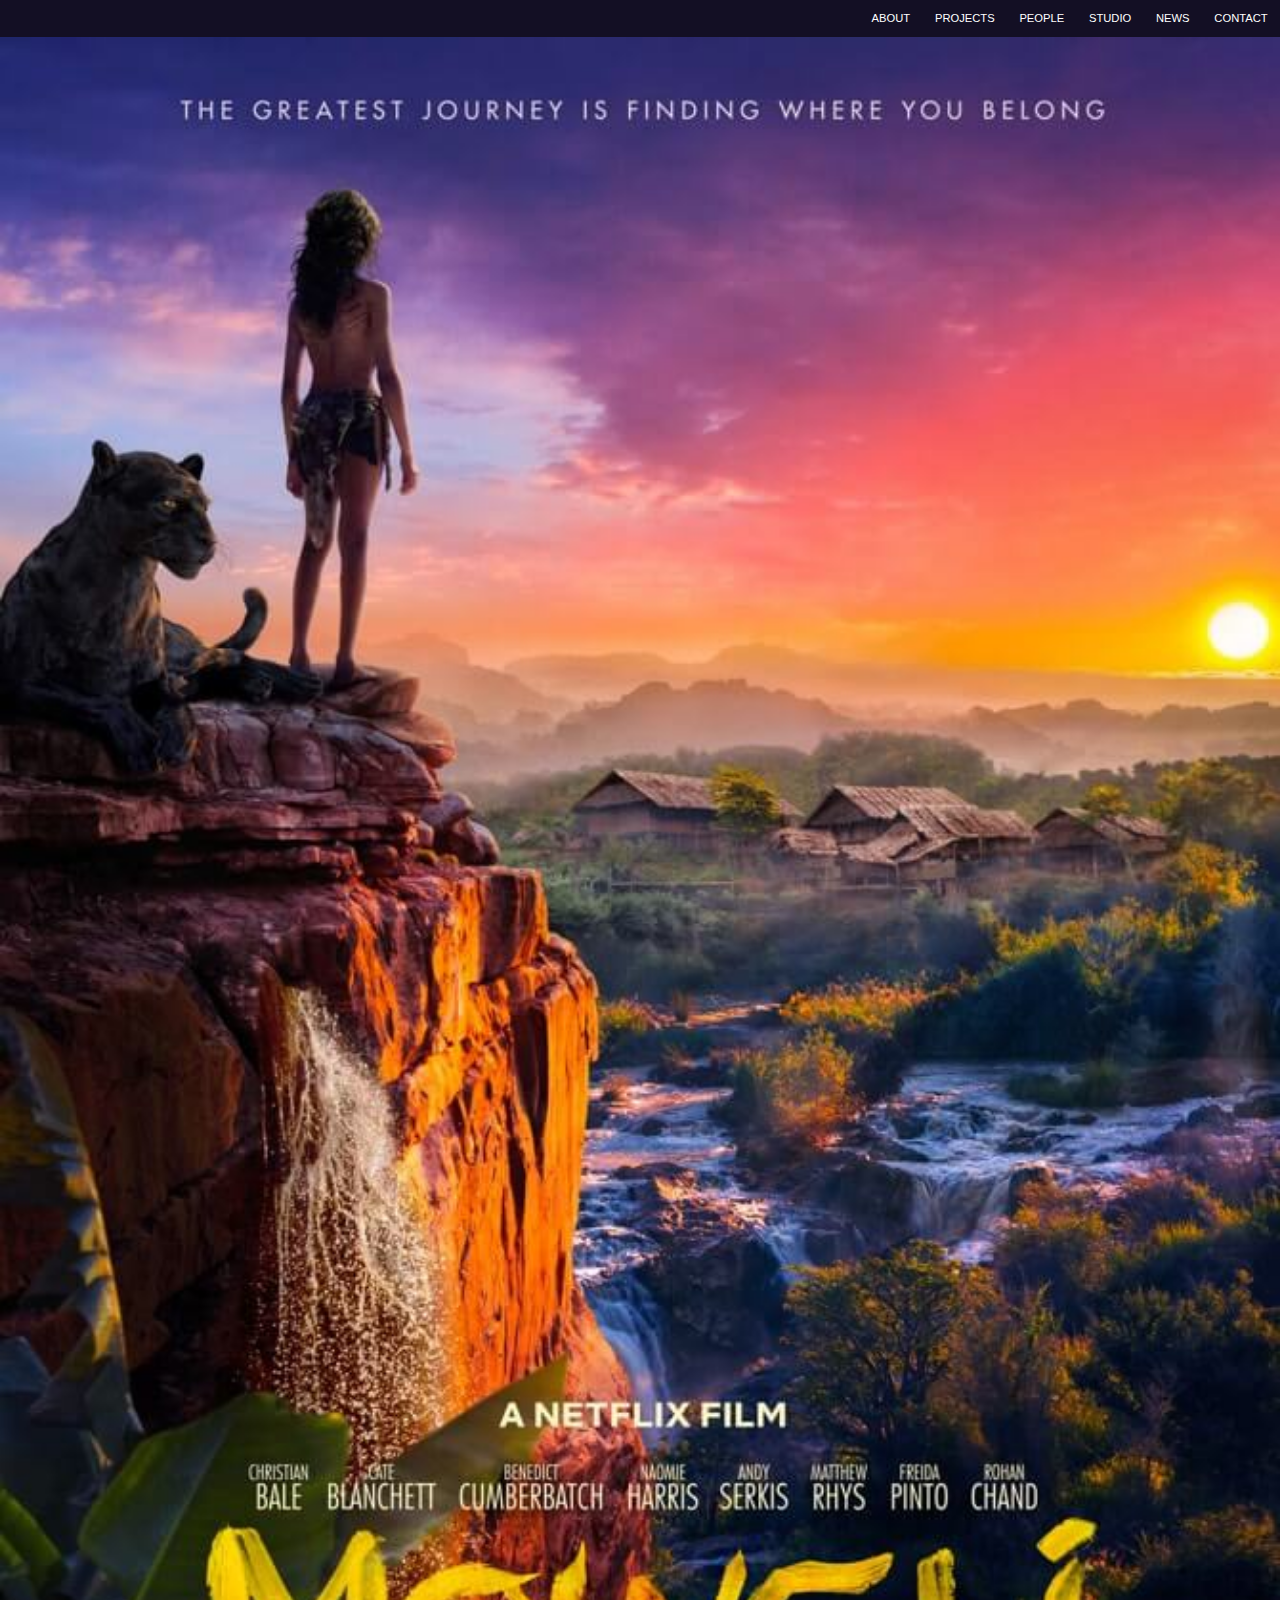
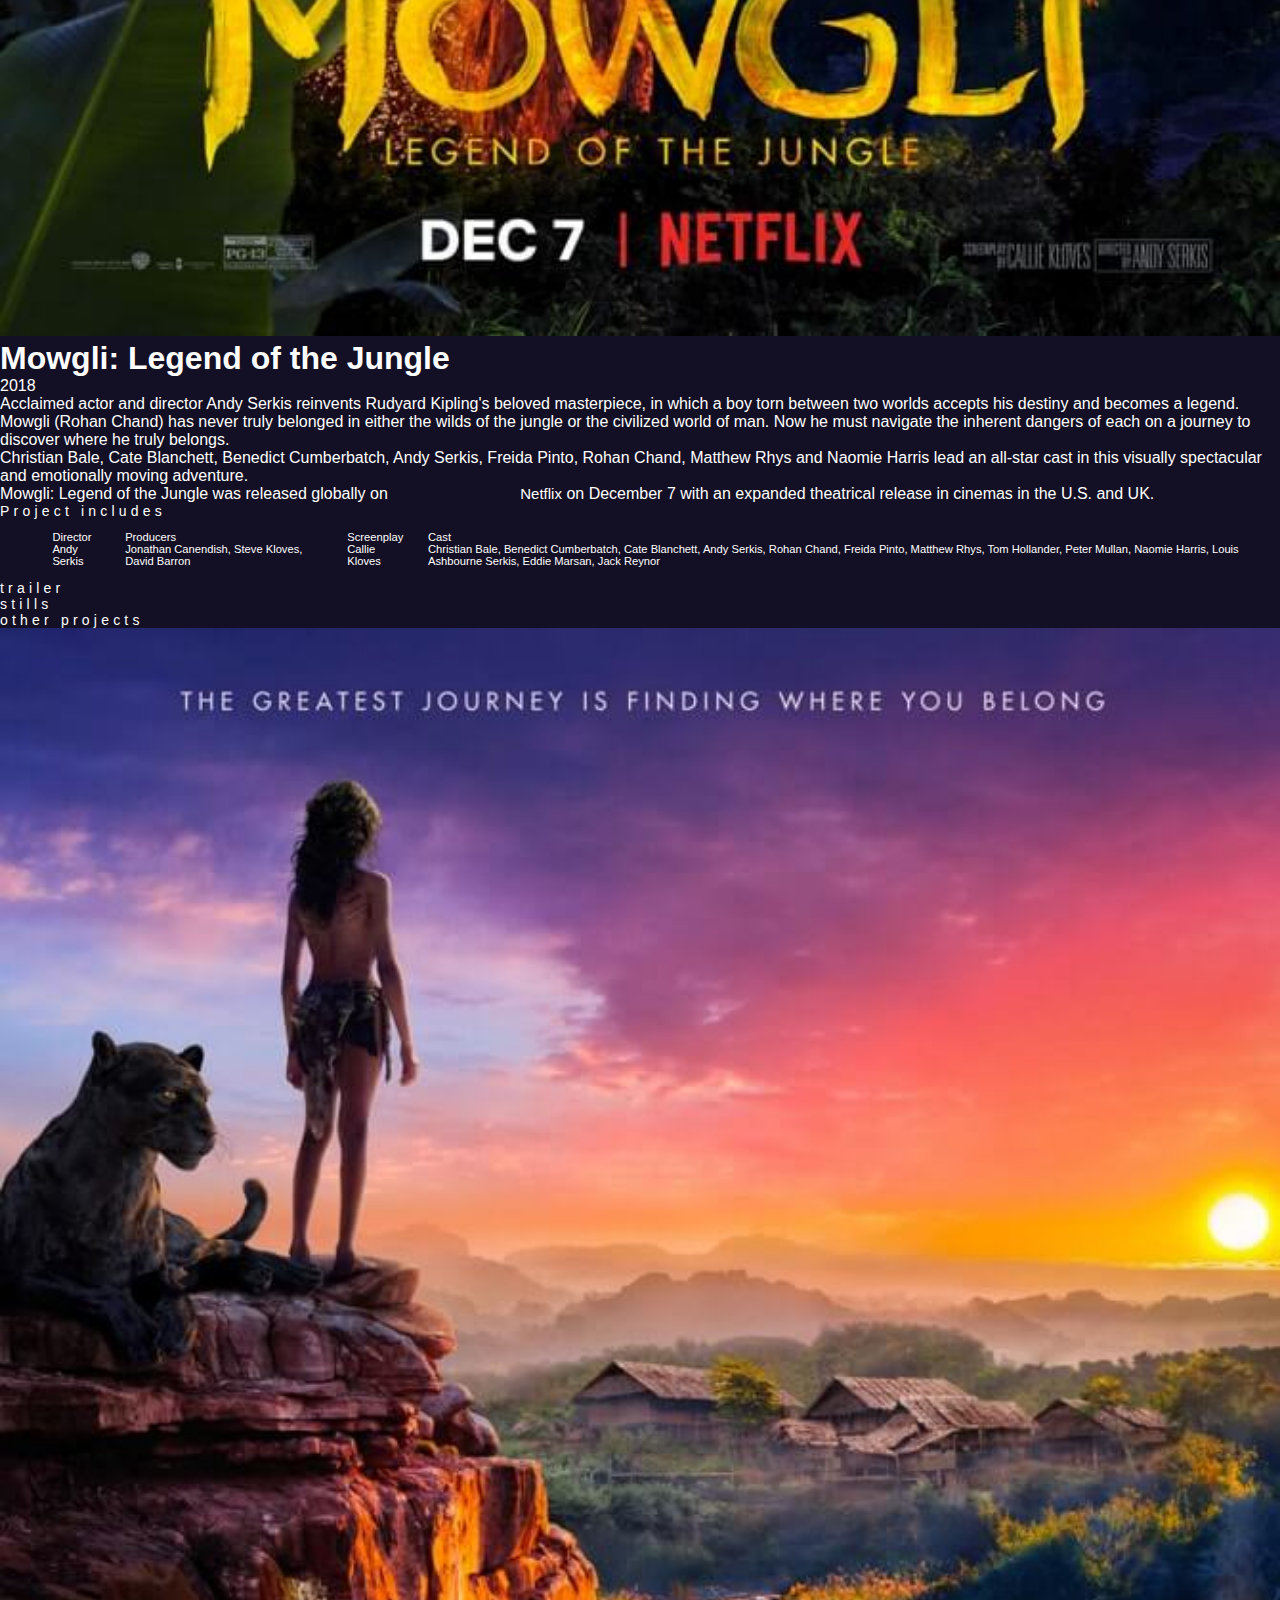
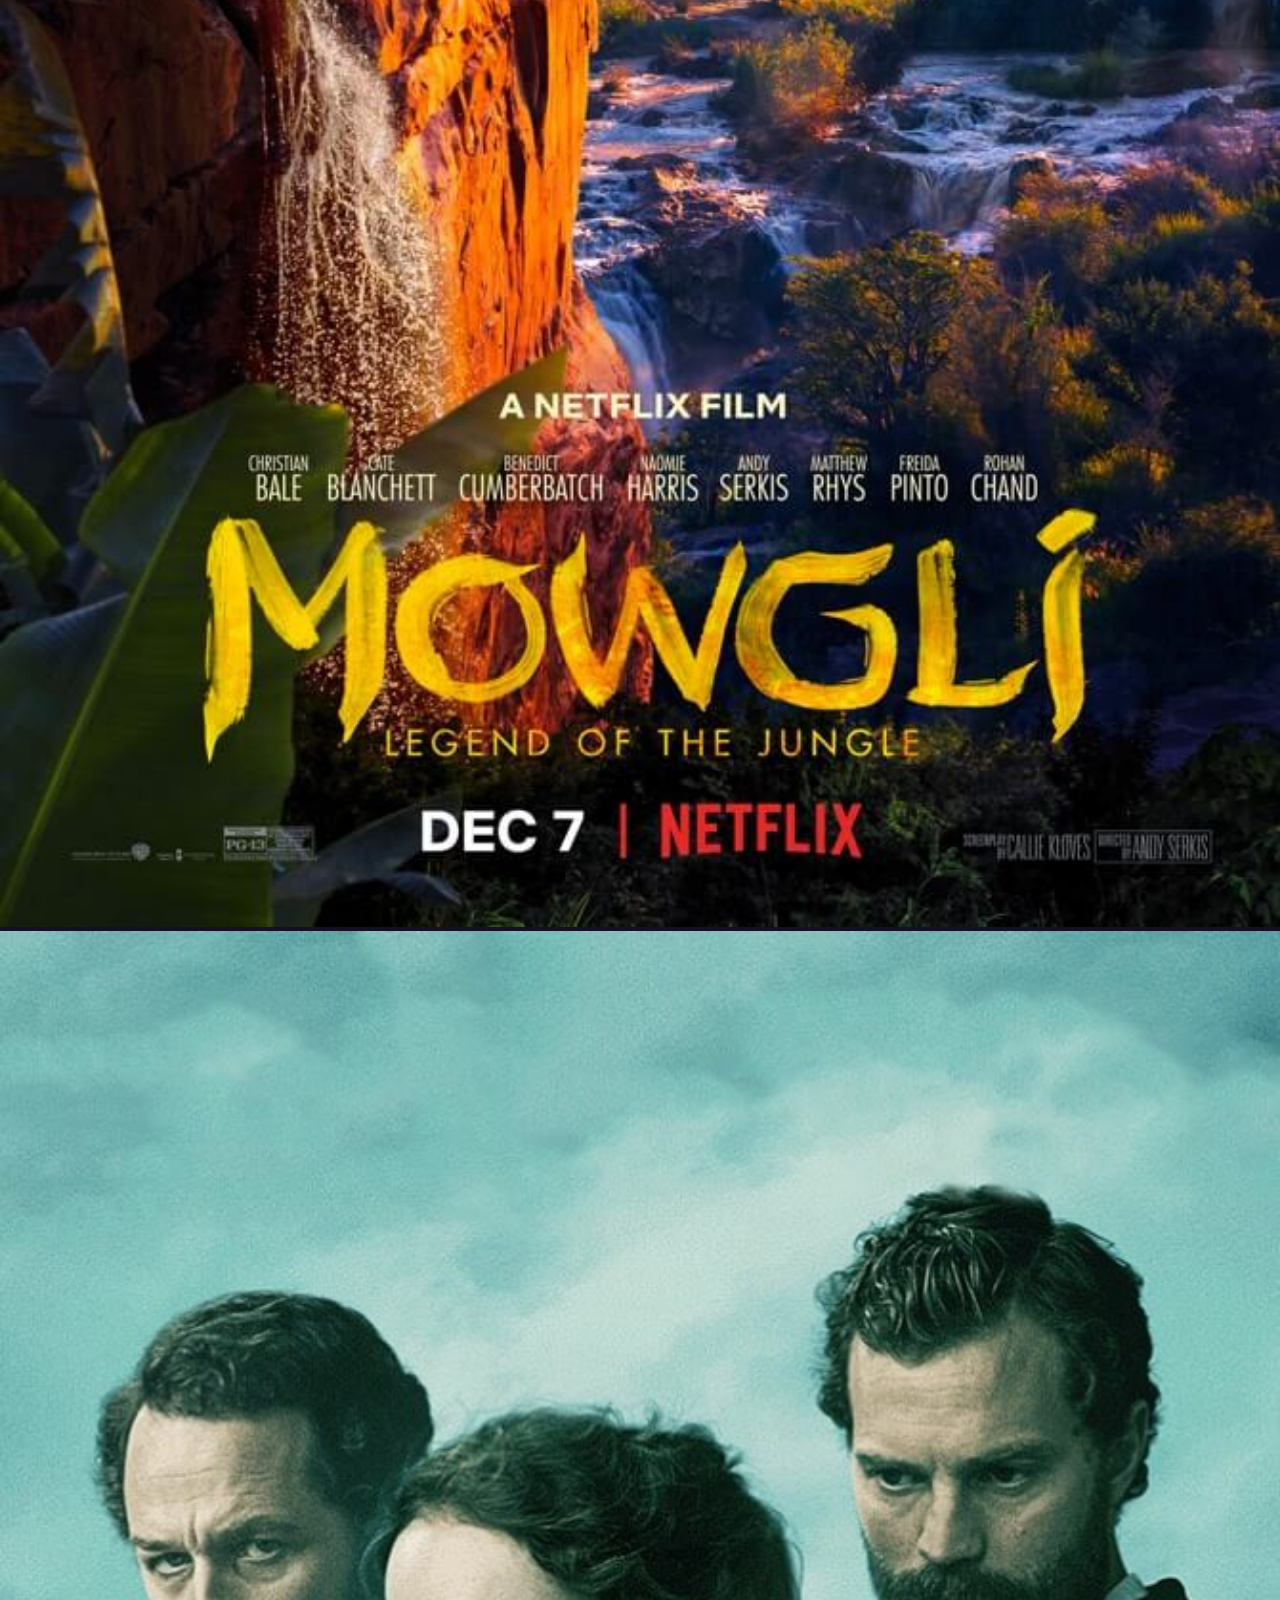
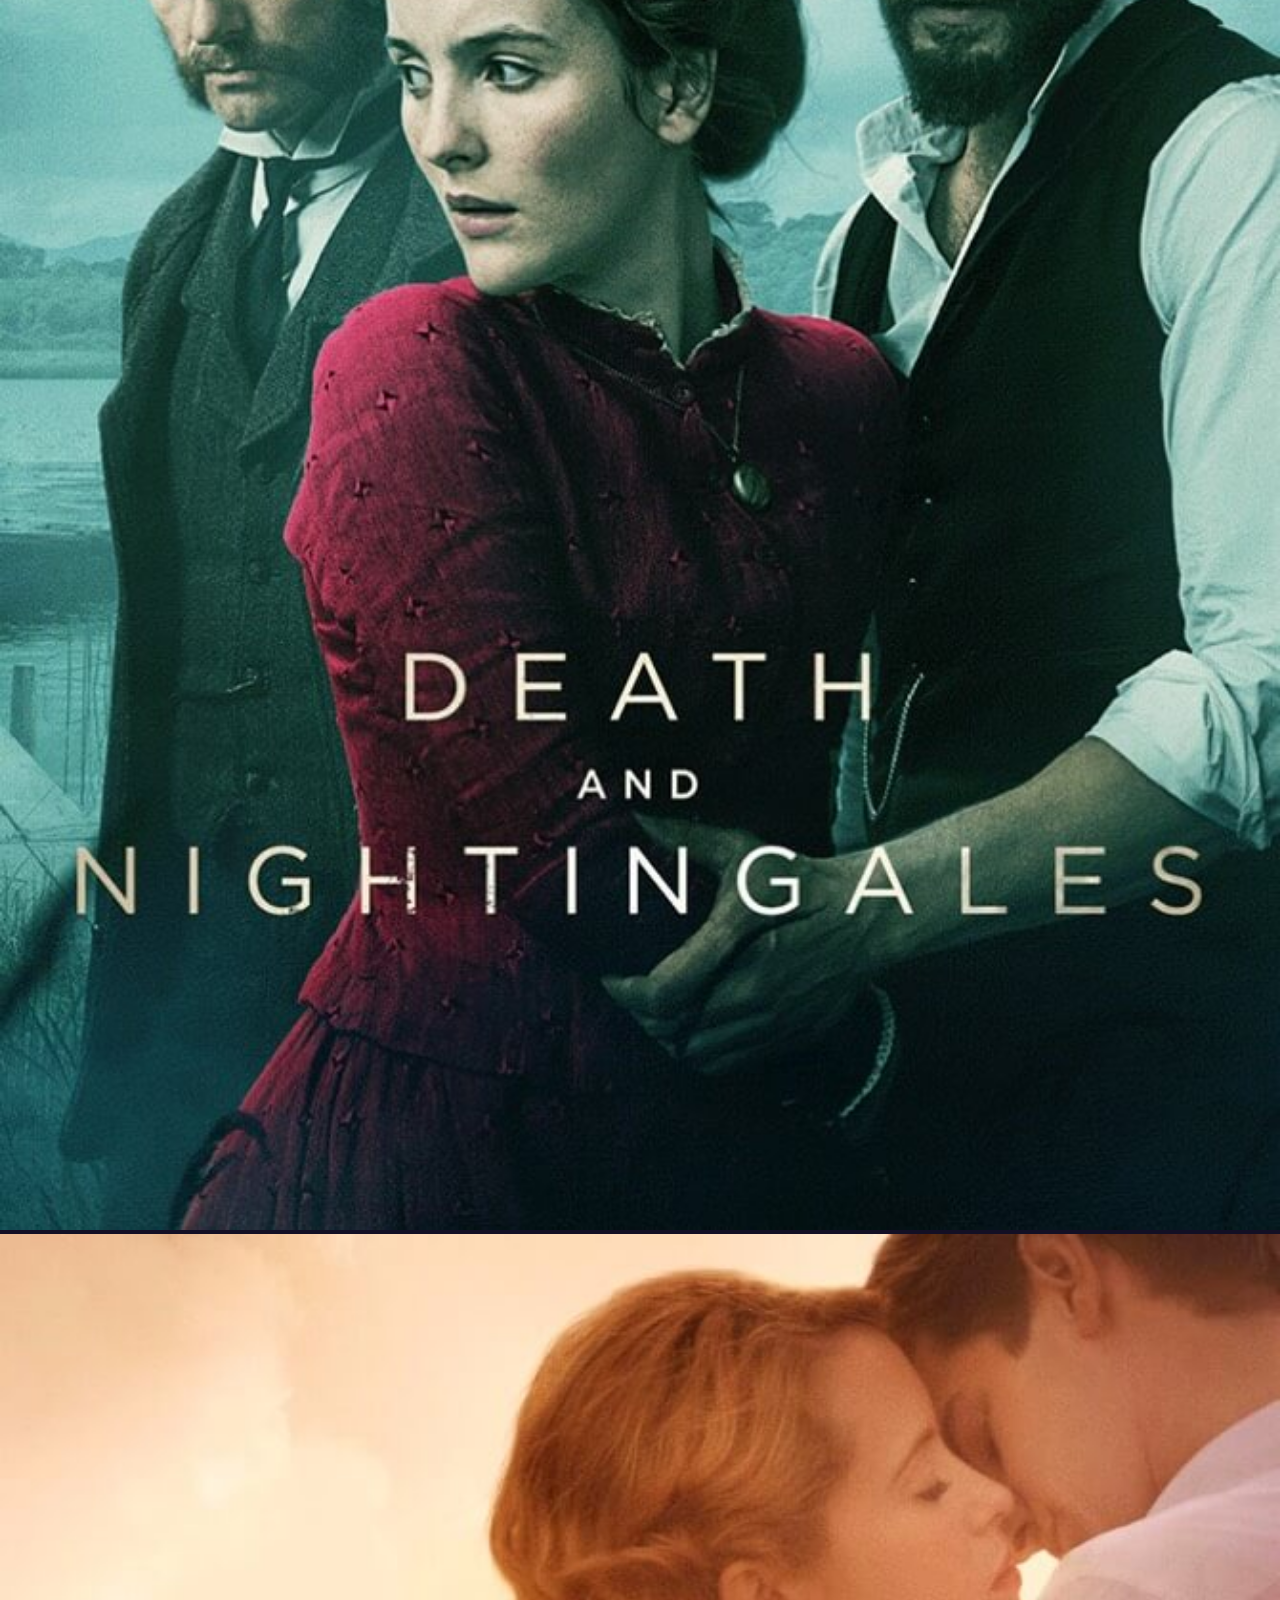
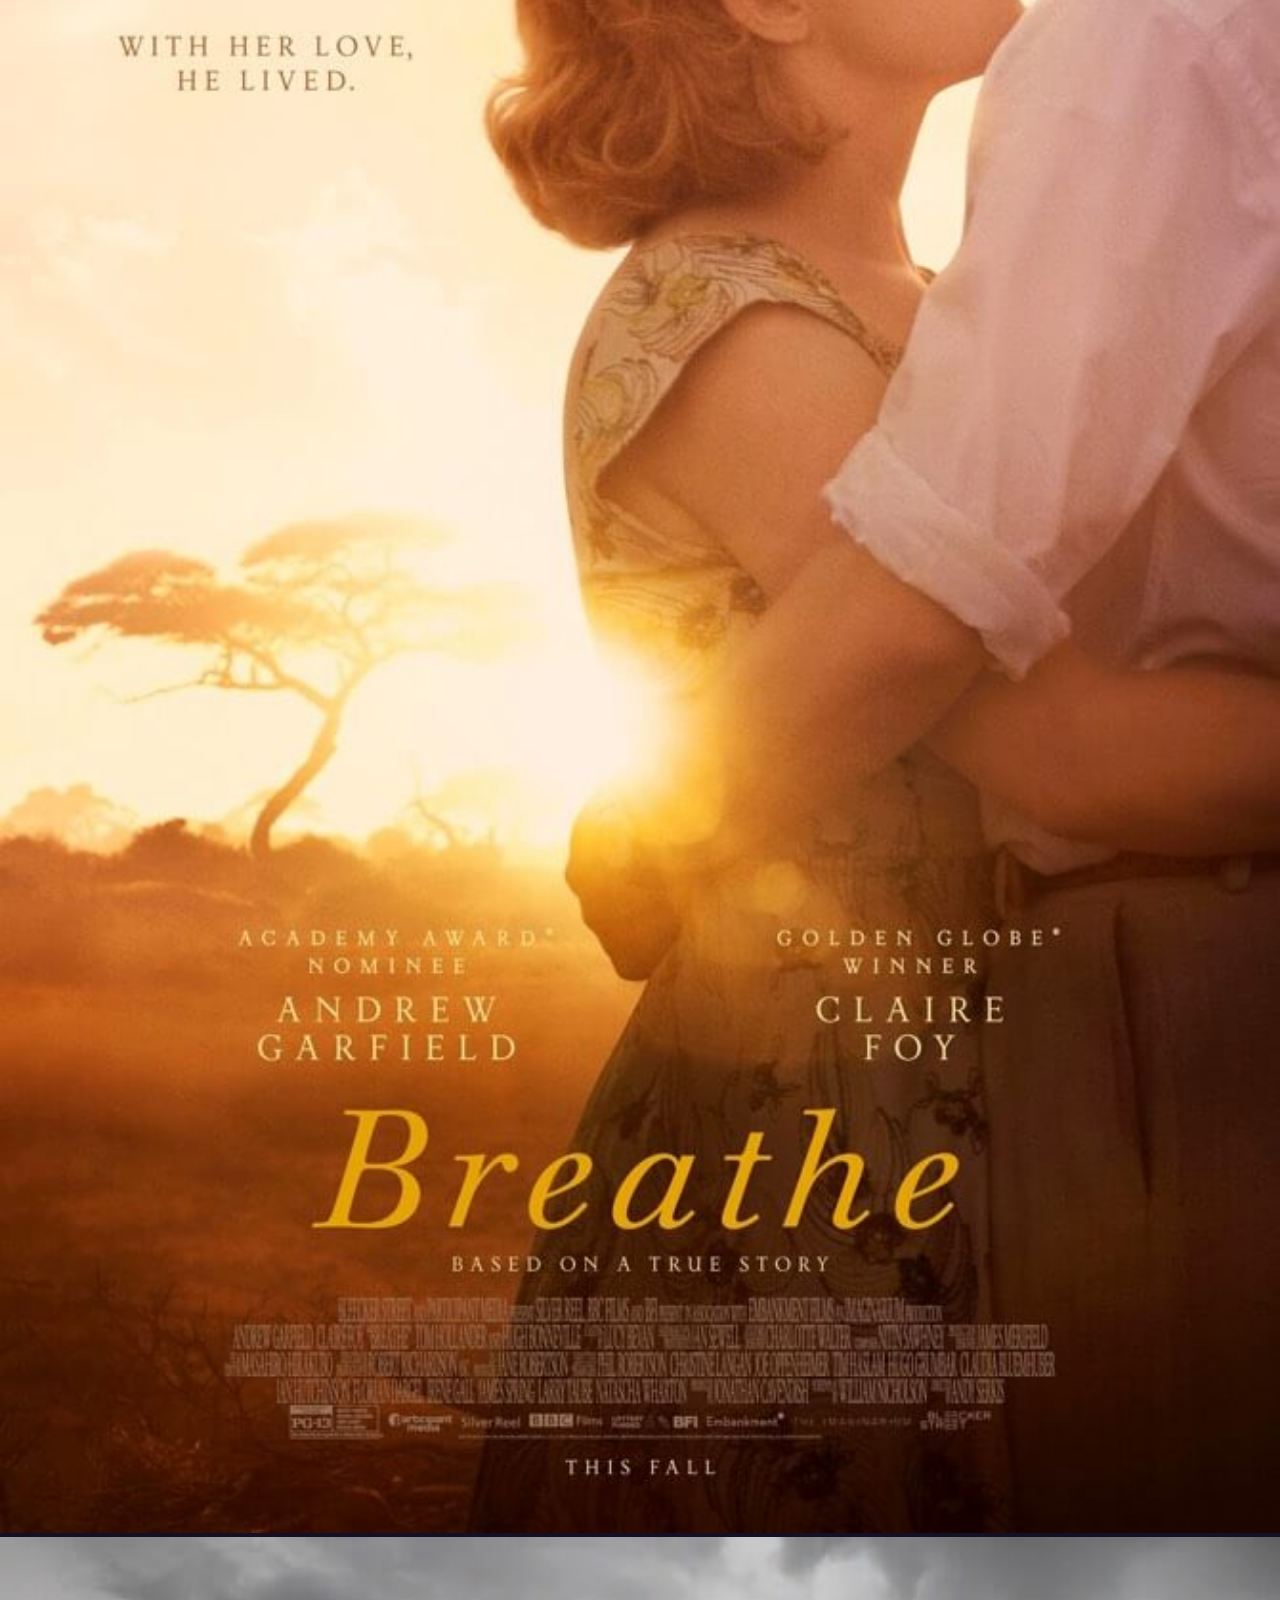
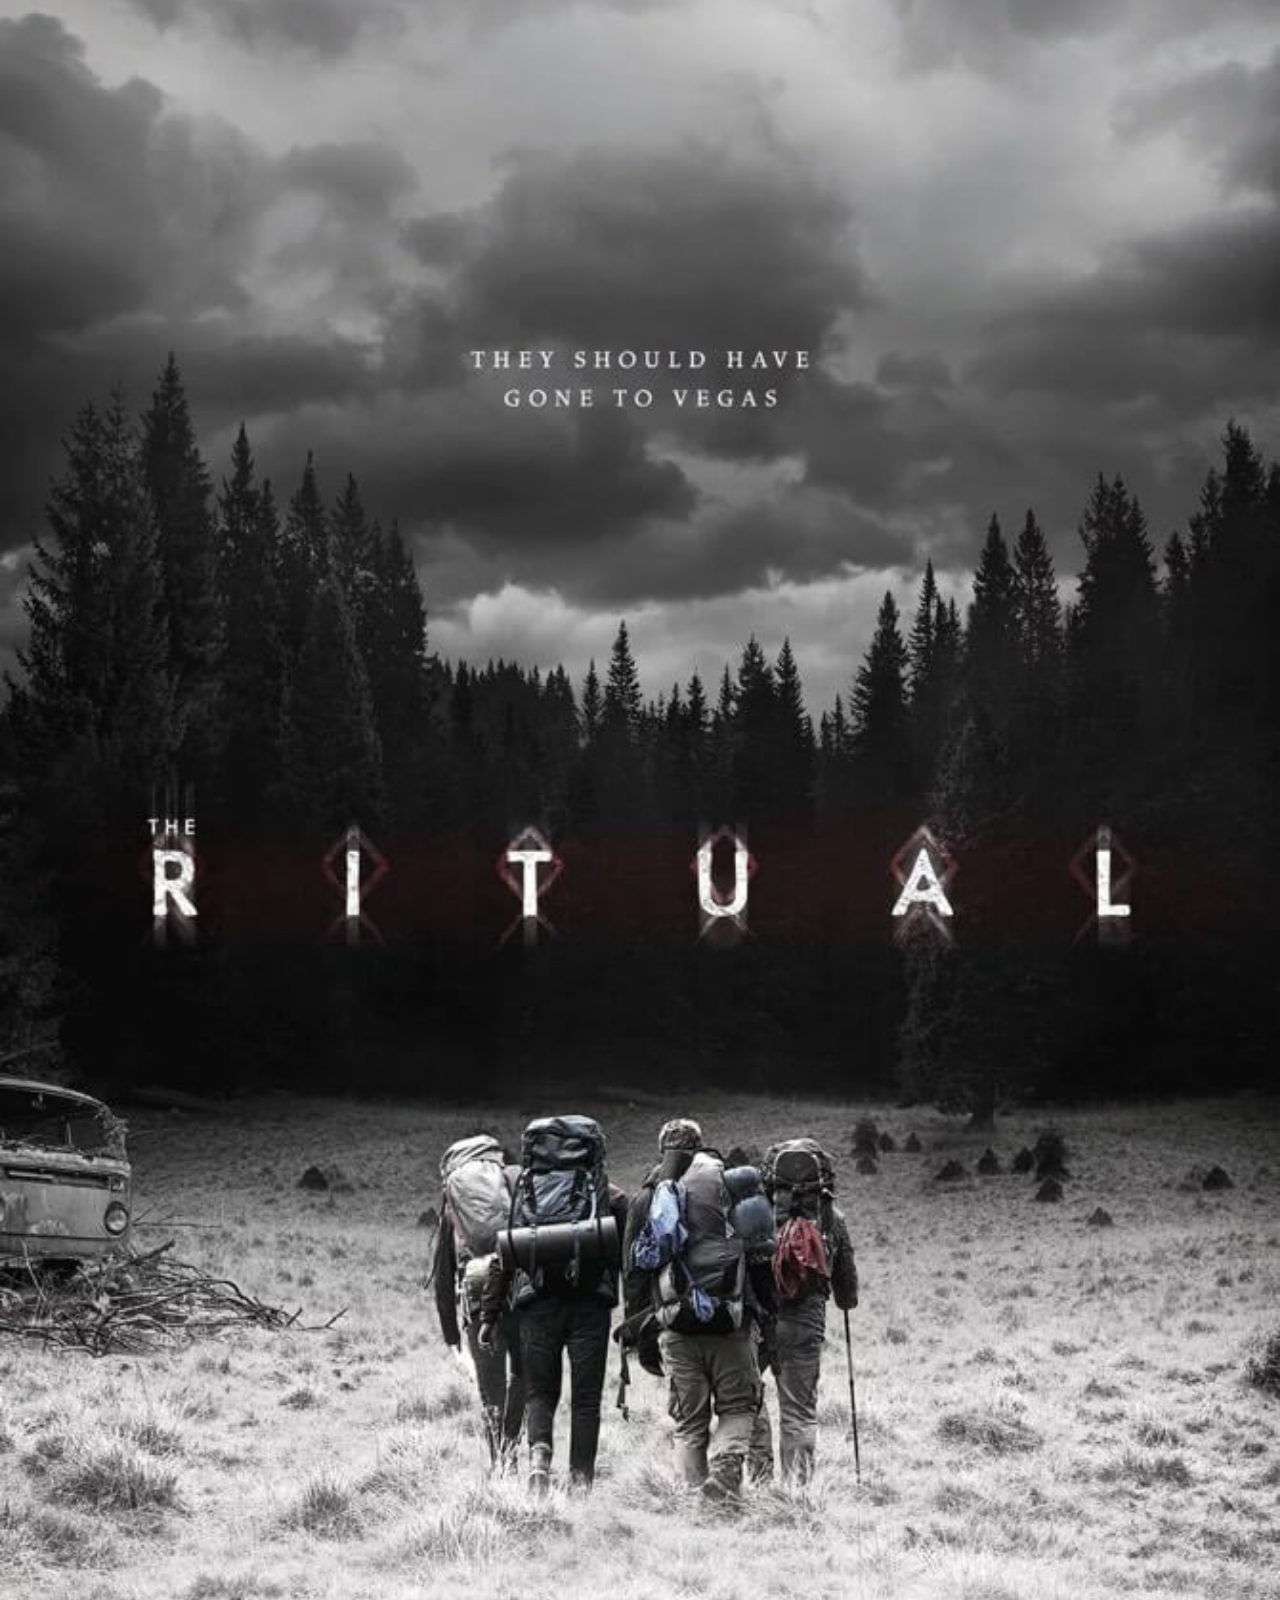
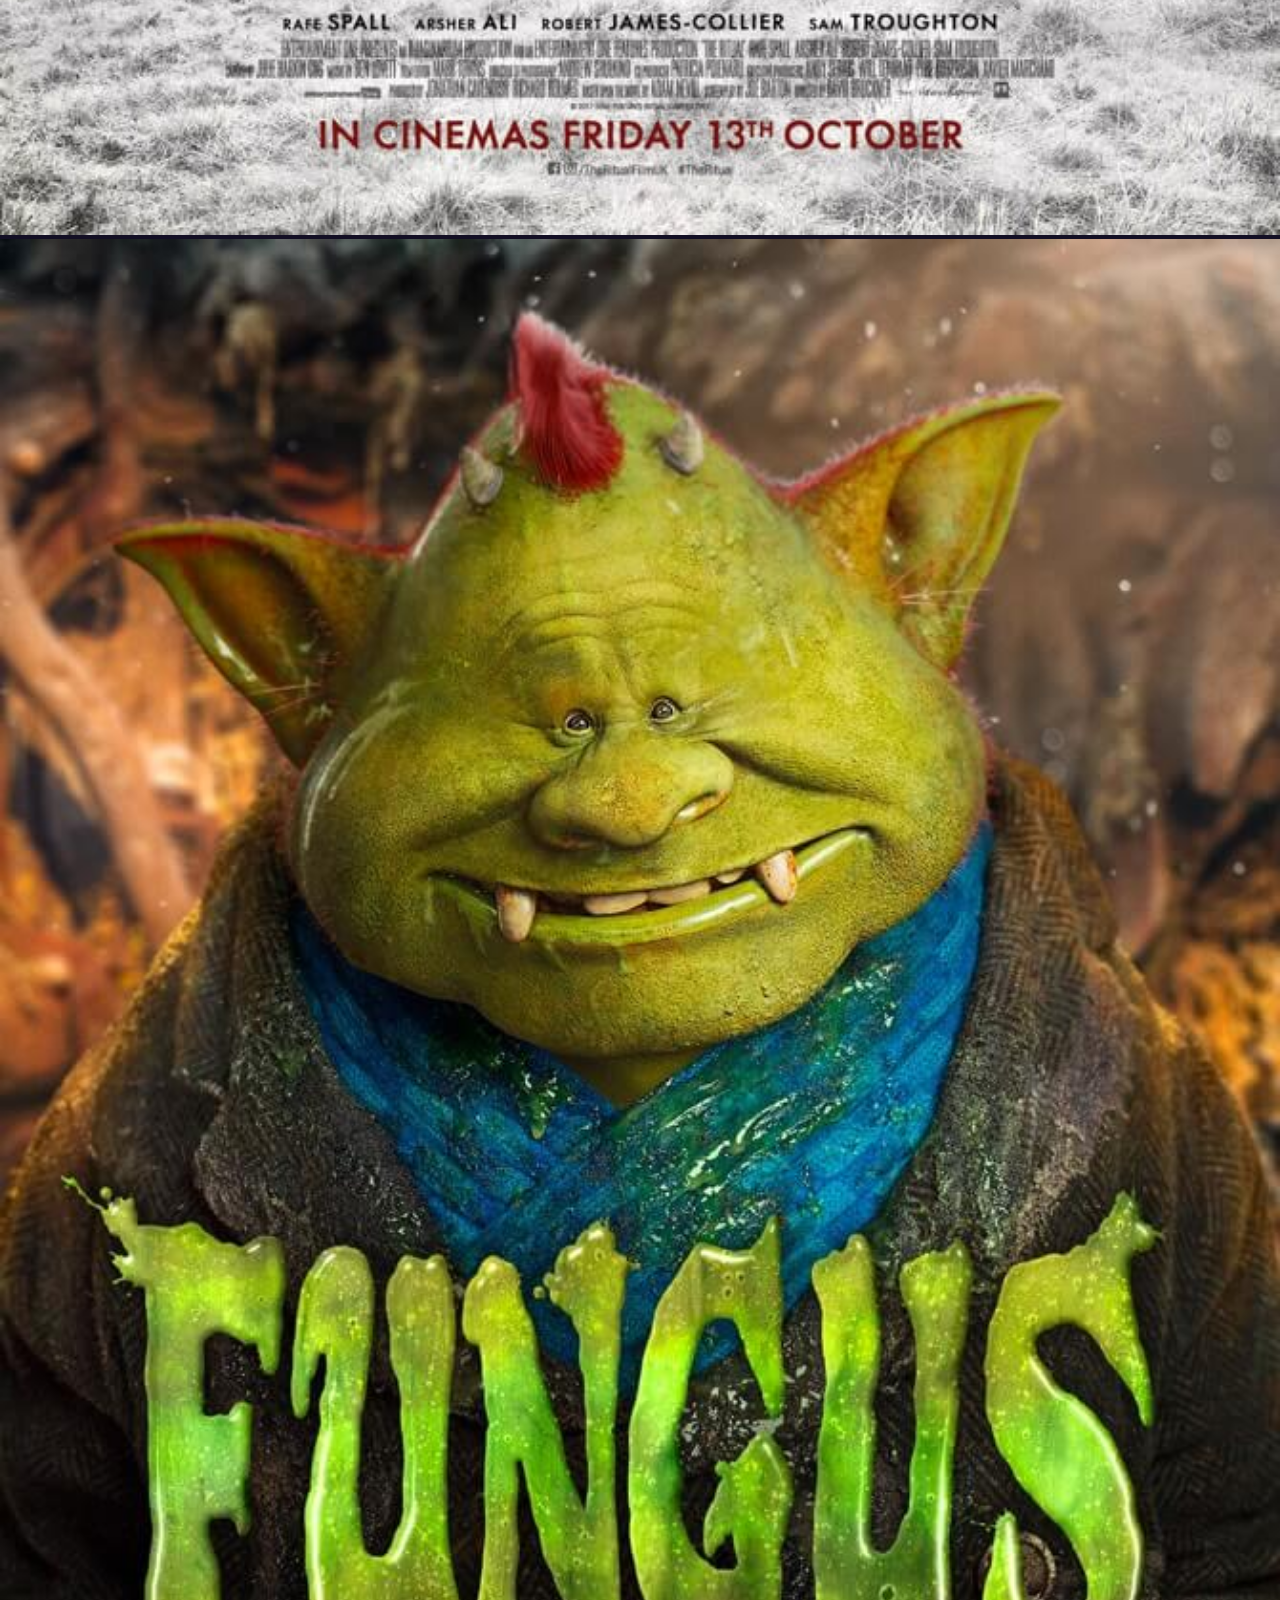
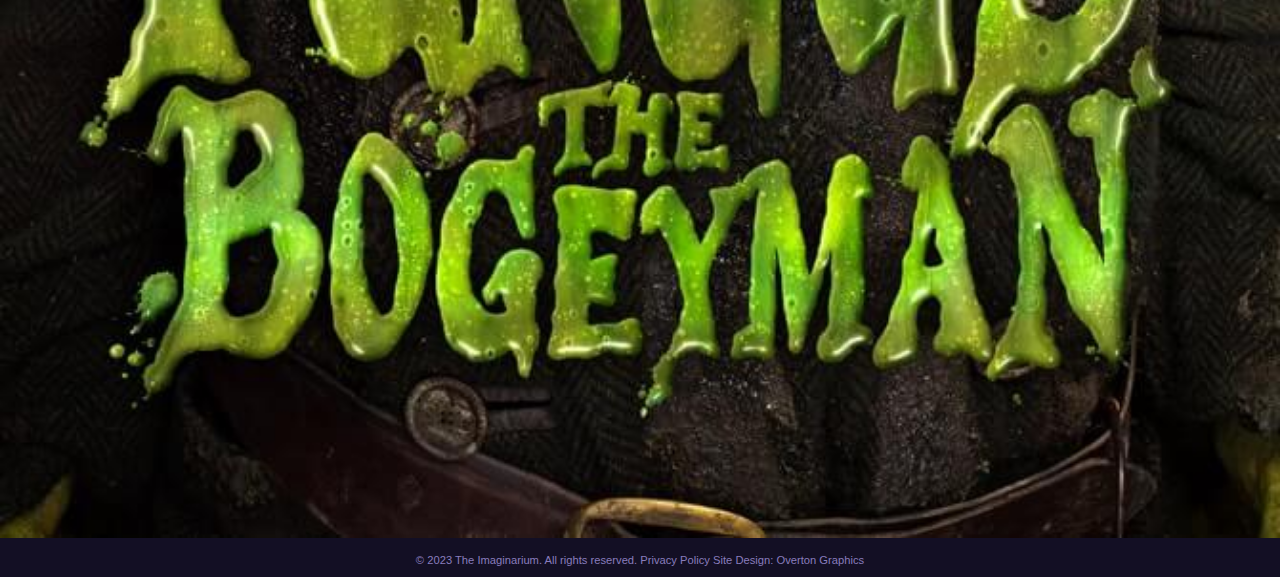
==== mowgli.html @ fb0127ba "Add files via upload" ====
<!DOCTYPE html>
<html lang="en">
<head> 
    <title>The Imaginarium</title>
    <meta charset="UTF-8">
    <meta name="viewport" content="width=device-width, initial-scale=1.0">
    <link href="style.css" rel="stylesheet">
</head>
<body>

    <nav>
        <ul>
            <li>ABOUT</li>
            <li>PROJECTS</li>
            <li>PEOPLE</li>
            <li>STUDIO</li>
            <li>NEWS</li>
            <li>CONTACT</li>
        </ul>
    </nav>

<main>
    <img src="images/poster3.jpg" alt="mowgli poster">
    <h1>Mowgli: Legend of the Jungle</h1>
    <p>2018</p>
    <p>Acclaimed actor and director Andy Serkis reinvents Rudyard Kipling's beloved masterpiece, in which a boy torn between two worlds accepts his destiny and becomes a legend. Mowgli (Rohan Chand) has never truly belonged in either the wilds of the jungle or the civilized world of man. Now he must navigate the inherent dangers of each on a journey to discover where he truly belongs.</p>
    <p>Christian Bale, Cate Blanchett, Benedict Cumberbatch, Andy Serkis, Freida Pinto, Rohan Chand, Matthew Rhys and Naomie Harris lead an all-star cast in this visually spectacular and emotionally moving adventure.</p>
    <p>Mowgli: Legend of the Jungle was released globally on <a href="https://www.netflix.com/title/80993105">Netflix</a> on December 7 with an expanded theatrical release in cinemas in the U.S. and UK.</p>
    <h3>Project includes</h3>

    <ul>
        <li>
            <p>Director</p>
            <p>Andy Serkis</p>
        </li>

        <li>
            <p>Producers</p>
            <p>Jonathan Canendish, Steve Kloves, David Barron</p>
        </li>

        <li>
            <p>Screenplay</p>
            <p>Callie Kloves</p>
        </li>

        <li>
            <p>Cast</p>
            <p>Christian Bale, Benedict Cumberbatch, Cate Blanchett, Andy Serkis, Rohan Chand, Freida Pinto, Matthew Rhys, Tom Hollander, Peter Mullan, Naomie Harris, Louis Ashbourne Serkis, Eddie Marsan, Jack Reynor</p>
        </li>
    </ul>

    <h3>trailer</h3>
    <h3>stills</h3>
    <h3>other projects</h3>

            <img src="images/poster3.jpg" alt="mowgli poster">
            <img src="images/poster8.jpg" alt="woman with man">
            <img src="images/poster6.jpg" alt="couple kissing">
            <img src="images/poster2.jpg" alt="forest">
            <img src="images/poster7.jpg" alt="gobla">

</main>
    <footer>© 2023 The Imaginarium. All rights reserved. Privacy Policy Site Design: Overton Graphics</footer>
</body>

</html>
---- style.css ----
/*algemeen*/
* {
        box-sizing: border-box;
        margin: 0%;
}

img{
        width: 100%;
        height: 100%;
}

h3{
        font-weight: lighter;
        letter-spacing: 0.3em;
        margin: 0%;
        font-size: 14px;
}

button{
        border: none;
        margin: 0%;
}

a{
        text-decoration: none;
        margin: 0%;
        font-size: 15px;
        color: white;
        margin-left: 10%;
}

a:hover {
        color:#897dbd;
        cursor: pointer;
}

/*kleuren*/
body{
        background-color: #130f24;
        color: white;
        font-family: sans-serif;
}

/* menu */
ul{ 
        list-style-type: none;
        display: flex;
        width: 100%;
        justify-content: end;
}

li{
        margin: 1%;
        font-size: 0.7em;
}

ul li:hover {
        color:#897dbd;
        cursor: pointer;
}

/*footer*/
footer{
        color:#897dbd;
        text-align: center;
        margin: 1em;
        font-size: 0.7em;
}

/*homepagina*/
/*section1*/
section:nth-of-type(1){
        background-image: linear-gradient(to bottom, rgba(19, 15, 36, .6)47%,#130f24), url('images/heks.jpg');
        background-size: cover;
        background-repeat:no-repeat;
        background-attachment:scroll;
        margin-bottom: 1.9em;
        aspect-ratio: 16/9;  
        display: flex;   
}

/*section2*/
section:nth-of-type(2){
        background-image: linear-gradient(rgba(19, 15, 36, .3) 20%, #130f24 90%), url('images/mannen.jpg');
        background-size: cover;
        background-repeat:no-repeat;
        background-attachment:scroll;
        margin-bottom: 1em;
        aspect-ratio: 16/9;
}

section:nth-of-type(2) h3{
        margin: 0%;
        margin-bottom: 3em;
        height: 0em;
        margin-left: 10%;
}


section:nth-of-type(2) p{
        display: grid;
        grid-template-columns: 2fr 2fr;
        margin: 0%;
        margin-left: 10%;
        font-size: 13px;
        margin-bottom: 3%;
        font-weight: lighter;
}

/*section3*/
section:nth-of-type(3){
        background-image: linear-gradient(rgba(19, 15, 36, .3) 20%, #130f24 90%), url('images/achtergrond2.jpg');
        background-size: cover;
        background-repeat:no-repeat;
        background-attachment:scroll;
        margin-bottom: 1.5em;
        aspect-ratio: 16/9;
}

section:nth-of-type(3) h3{
        margin: 0%;
        margin-bottom: 3em;
        height: 0em;
        margin-left: 10%;
}

section:nth-of-type(3) h2{
        margin: 0%;
        margin-left: 10%;
        margin-bottom: 5%;
}

section:nth-of-type(3) p{
        display: grid;
        grid-template-columns: 2fr 2fr;
        margin: 0%;
        margin-bottom: 8%;
        margin-left: 10%;
        font-size: 13px;
        font-weight: lighter;
}

section:nth-of-type(3) img{
        width:100%;
        height: 30%;
}

@keyframes car-animation{
        0%{
                left:0%       
        }
        100%{
                right:25%
        }
}

section:nth-of-type(3):hover img{
      animation-name: car-animation;
      animation-duration: 10s;
      animation-fill-mode: forwards;
}

/*section4*/
section:nth-of-type(4){
        background-image: linear-gradient(rgba(19, 15, 36, .3) 20%, #130f24 90%), url('images/achtergrond1.jpg');
        background-size: cover;
        background-repeat:no-repeat;
        background-attachment:scroll;
        margin-bottom: 1.5em;
        aspect-ratio: 16/9;
}

section:nth-of-type(4) h3{
        margin: 0%;
        margin-bottom: 3em;
        height: 0em;
        margin-left: 10%;
}

section:nth-of-type(4) h2{
        margin: 0%;
        margin-left: 10%;
        margin-bottom: 5%;
}

section:nth-of-type(4) p{
        display: grid;
        grid-template-columns: 2fr 2fr;
        margin: 0%;
        margin-bottom: 8%;
        margin-left: 10%;
        font-size: 13px;
        font-weight: lighter;
}

section:nth-of-type(4) img{
        width: 17%;
        height: 10%;
        margin-left: 10%;
        margin-top: 10%;
}

/*section5*/
section:nth-of-type(5){
        background-image: linear-gradient(rgba(19, 15, 36, .3) 20%, #130f24 90%), url('images/achtergrond3.jpg');
        background-size: cover;
        background-repeat:no-repeat;
        background-attachment:scroll;
        margin-bottom: 1.5em;
        aspect-ratio: 14/9;
}

section:nth-of-type(5) img{
        width: 17%;
        height: 10%;
        margin-left: 10%;
        margin-top: 10%;
}

section:nth-of-type(5) h3{
        margin: 0%;
        margin-bottom: 3em;
        height: 0em;
        margin-left: 10%;
}

section:nth-of-type(5) h2{
        margin: 0%;
        margin-left: 10%;
        margin-bottom: 5%;
}

section:nth-of-type(5) p{
        display: grid;
        grid-template-columns: 2fr 2fr;
        margin: 0%;
        margin-bottom: 8%;
        margin-left: 10%;
        font-size: 13px;
        font-weight: lighter;
}

/*section6*/
h4{
        font-weight: lighter;
        letter-spacing: 0.3em;
        margin: 0%;
        font-size: 20px;
        margin-left: 2em;
}

section:nth-of-type(6){
        display: grid;
        grid-template-columns: 2fr 2fr;
        gap: 1em;
        margin: 1.5em;
}

section:nth-of-type(6) img{
        border-radius: 0.5em;
}

section:nth-of-type(6) img:hover { 
    background-image: linear-gradient(rgba(170, 159, 209, 0), rgba(67, 58, 100, .8));
}
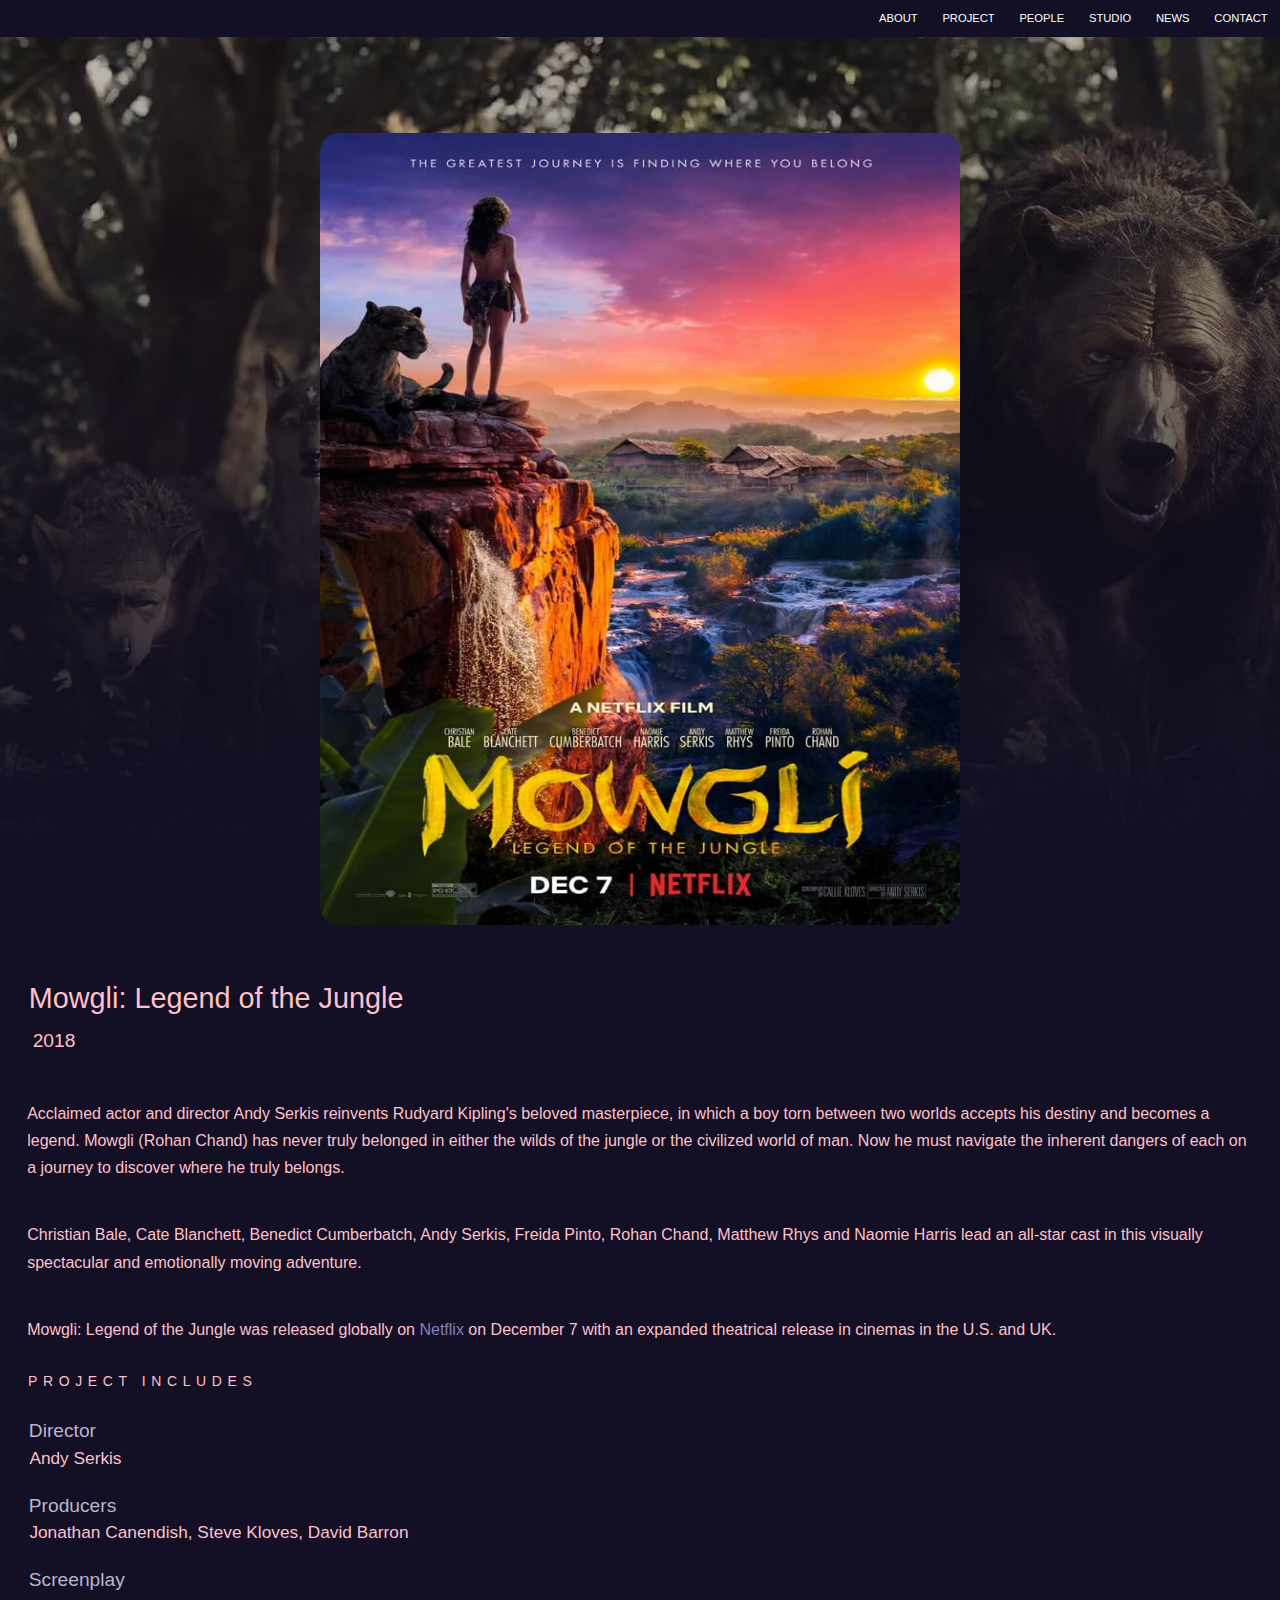
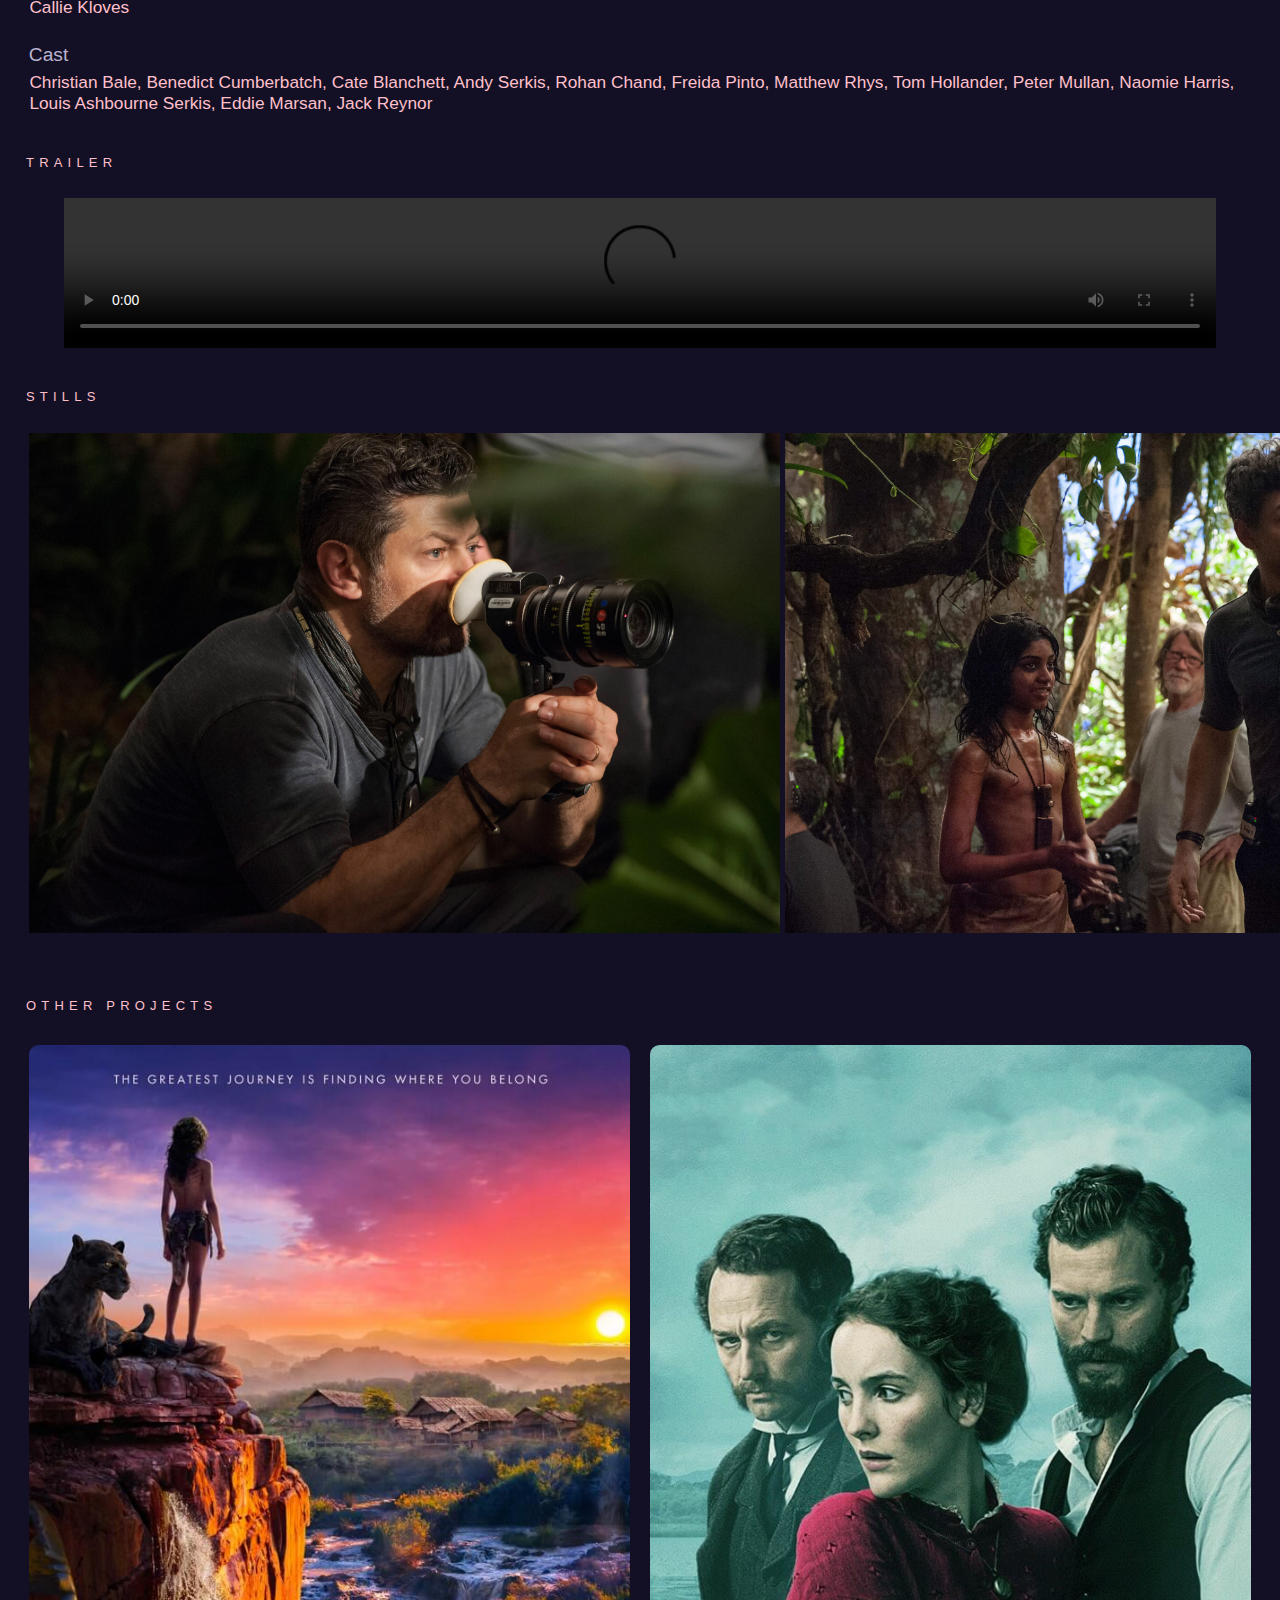
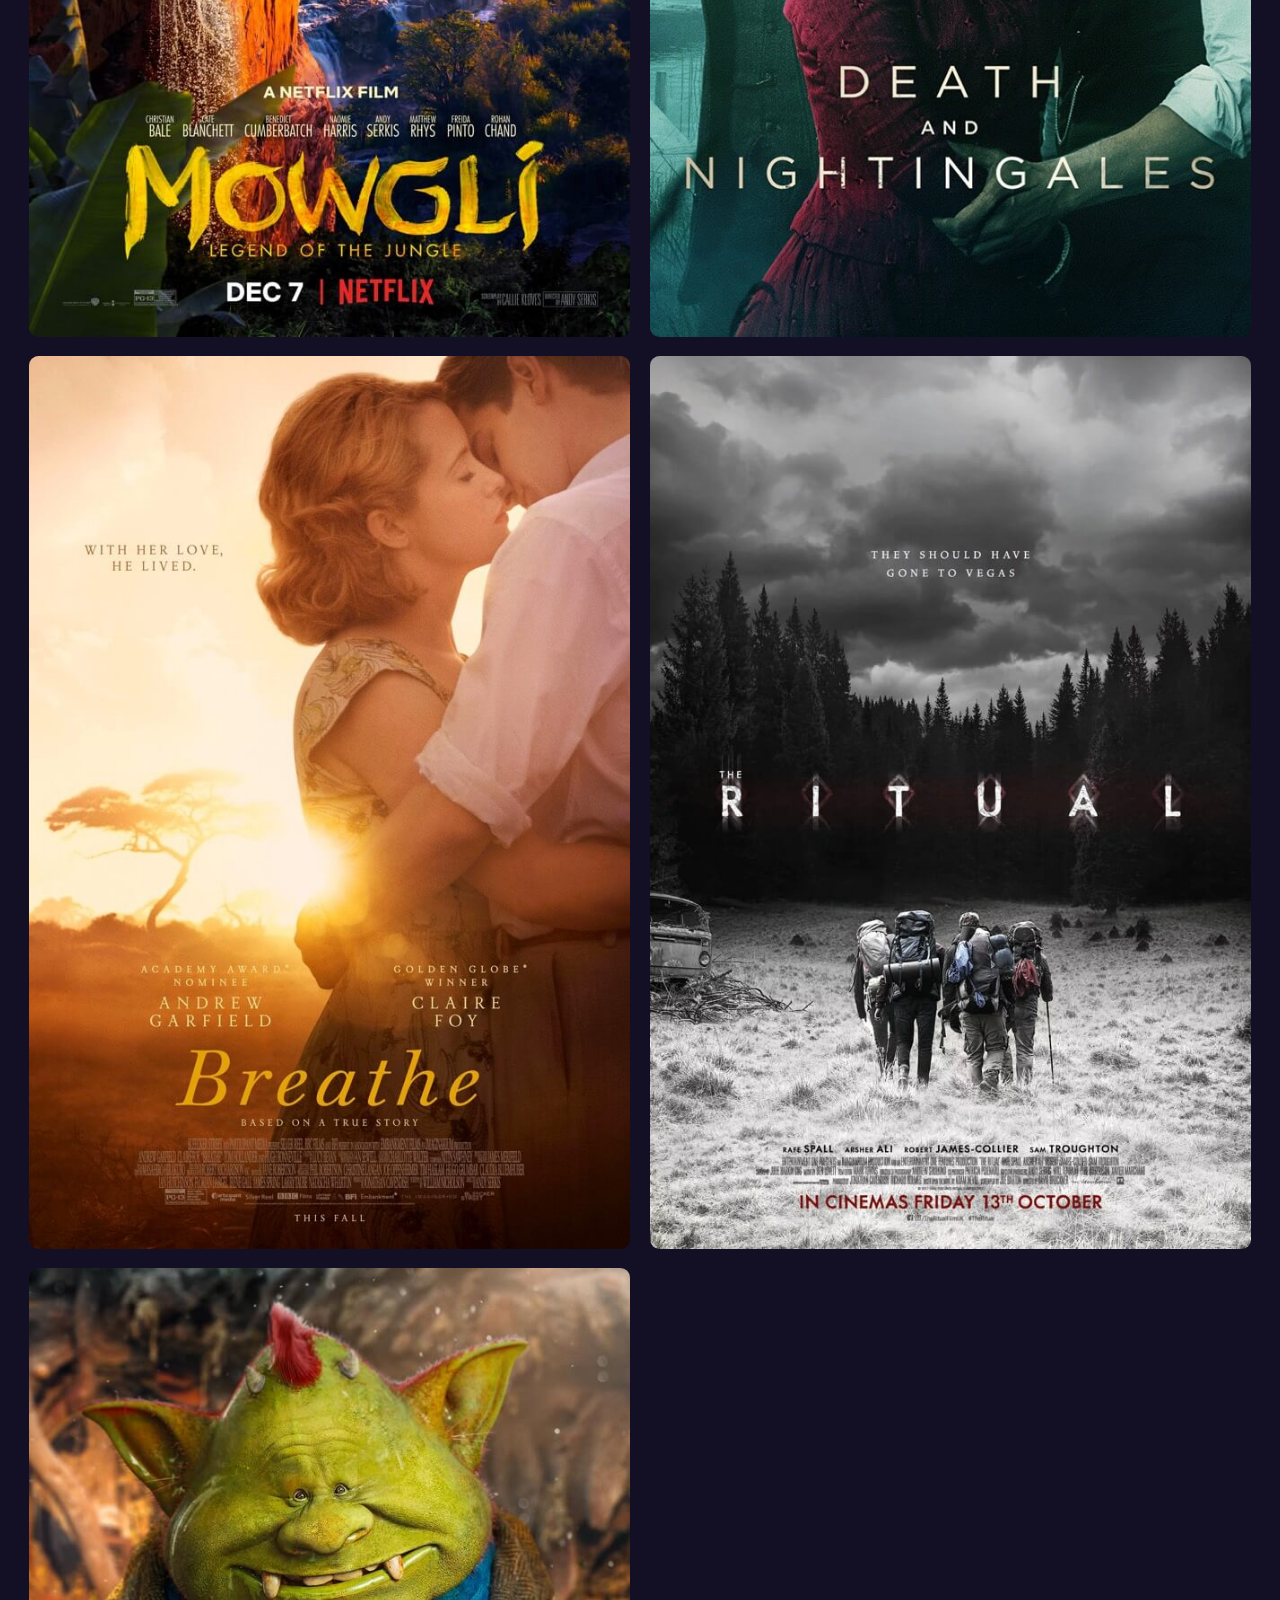
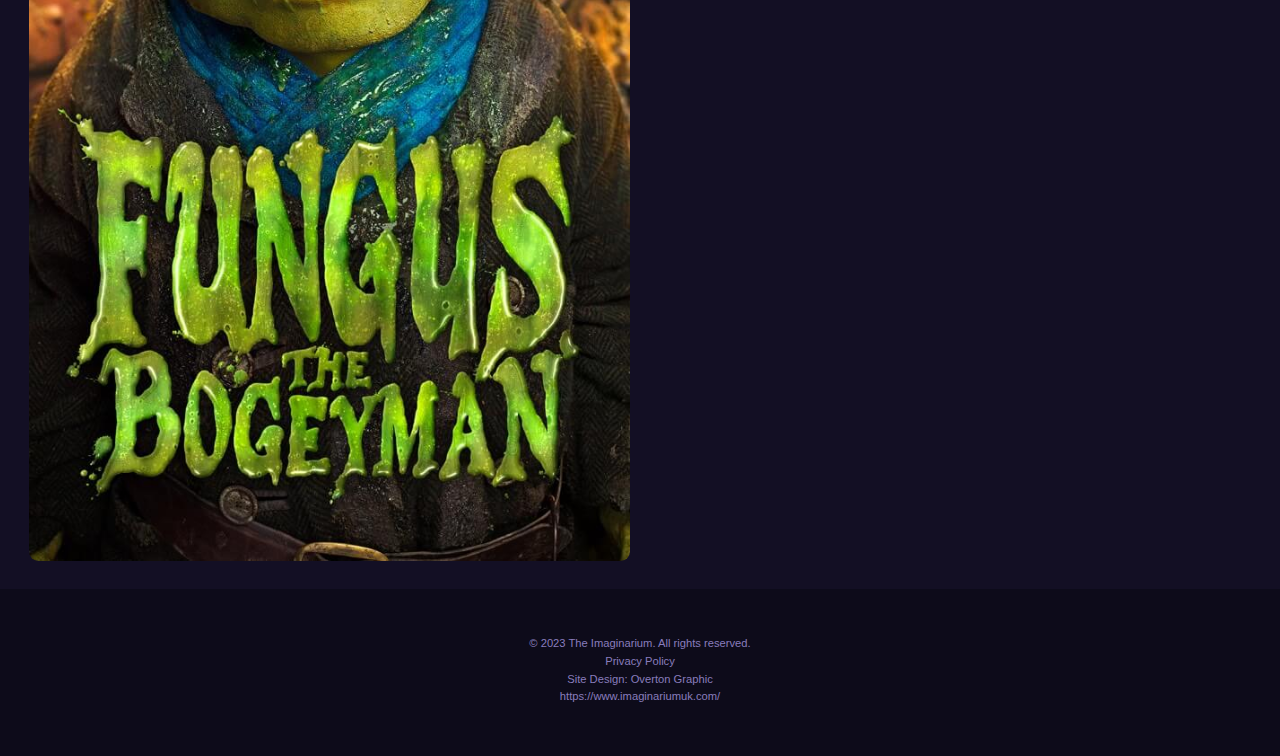
==== commit a2c1c1b5: "Add files via upload" ====
--- a/mowgli.html
+++ b/mowgli.html
@@ -8,60 +8,91 @@
 </head>
 <body>
 
-    <nav>
-        <ul>
-            <li>ABOUT</li>
-            <li>PROJECTS</li>
-            <li>PEOPLE</li>
-            <li>STUDIO</li>
-            <li>NEWS</li>
-            <li>CONTACT</li>
-        </ul>
-    </nav>
+    <header>
+        <nav>
+            <ul>
+                <li><a href="index.html">ABOUT</a></li>
+                <li><a href="index.html">PROJECT</a></li>
+                <li><a href="index.html">PEOPLE</a></li>
+                <li><a href="index.html">STUDIO</a></li>
+                <li><a href="index.html">NEWS</a></li>
+                <li><a href="index.html">CONTACT</a></li>
+            </ul>
+        </nav>
+    </header>
 
 <main>
-    <img src="images/poster3.jpg" alt="mowgli poster">
-    <h1>Mowgli: Legend of the Jungle</h1>
-    <p>2018</p>
-    <p>Acclaimed actor and director Andy Serkis reinvents Rudyard Kipling's beloved masterpiece, in which a boy torn between two worlds accepts his destiny and becomes a legend. Mowgli (Rohan Chand) has never truly belonged in either the wilds of the jungle or the civilized world of man. Now he must navigate the inherent dangers of each on a journey to discover where he truly belongs.</p>
-    <p>Christian Bale, Cate Blanchett, Benedict Cumberbatch, Andy Serkis, Freida Pinto, Rohan Chand, Matthew Rhys and Naomie Harris lead an all-star cast in this visually spectacular and emotionally moving adventure.</p>
-    <p>Mowgli: Legend of the Jungle was released globally on <a href="https://www.netflix.com/title/80993105">Netflix</a> on December 7 with an expanded theatrical release in cinemas in the U.S. and UK.</p>
-    <h3>Project includes</h3>
 
-    <ul>
-        <li>
-            <p>Director</p>
-            <p>Andy Serkis</p>
-        </li>
+    <article>
+        <h1><img src="images/poster3.jpg" alt="mowgli poster"></h1>
+    </article>
 
-        <li>
-            <p>Producers</p>
-            <p>Jonathan Canendish, Steve Kloves, David Barron</p>
-        </li>
+    <article>
+        <h2>Mowgli: Legend of the Jungle</h2>
+        <p>2018</p>
+        <p>Acclaimed actor and director Andy Serkis reinvents Rudyard Kipling's beloved masterpiece, in which a boy torn between two worlds accepts his destiny and becomes a legend. Mowgli (Rohan Chand) has never truly belonged in either the wilds of the jungle or the civilized world of man. Now he must navigate the inherent dangers of each on a journey to discover where he truly belongs.</p>
+        <p>Christian Bale, Cate Blanchett, Benedict Cumberbatch, Andy Serkis, Freida Pinto, Rohan Chand, Matthew Rhys and Naomie Harris lead an all-star cast in this visually spectacular and emotionally moving adventure.</p>
+        <p>Mowgli: Legend of the Jungle was released globally on <a href="https://www.netflix.com/title/80993105">Netflix</a> on December 7 with an expanded theatrical release in cinemas in the U.S. and UK.</p>
+    </article>
 
-        <li>
-            <p>Screenplay</p>
-            <p>Callie Kloves</p>
-        </li>
+    <article>
+        <h2>PROJECT INCLUDES</h2>
+    </article>
 
-        <li>
-            <p>Cast</p>
-            <p>Christian Bale, Benedict Cumberbatch, Cate Blanchett, Andy Serkis, Rohan Chand, Freida Pinto, Matthew Rhys, Tom Hollander, Peter Mullan, Naomie Harris, Louis Ashbourne Serkis, Eddie Marsan, Jack Reynor</p>
-        </li>
-    </ul>
+    <article>
+        <h3>Director</h3>
+        <p>Andy Serkis</p>
+        <h3>Producers</h3>
+        <p>Jonathan Canendish, Steve Kloves, David Barron</p>
+        <h3>Screenplay</h3>
+        <p>Callie Kloves</p>
+        <h3>Cast</h3>
+        <p>Christian Bale, Benedict Cumberbatch, Cate Blanchett, Andy Serkis, Rohan Chand, Freida Pinto, Matthew Rhys, Tom Hollander, Peter Mullan, Naomie Harris, Louis Ashbourne Serkis, Eddie Marsan, Jack Reynor</p>
+    </article>
 
-    <h3>trailer</h3>
-    <h3>stills</h3>
-    <h3>other projects</h3>
+    <h4>TRAILER</h4>
+    <article>
+        <video controls>
+            <source src="images/mowgliyt.mp4">
+        </video>
+        <h4>mowgli trailer</h4>
+    </article>
 
+    <h4>STILLS</h4>
+
+        <article>
+            <img src="images/film.jpg" class="slider" alt="man with camera">
+            <img src="images/pic.jpg" class="slider" alt="man with mowgli">
+            <img src="images/bril.jpg" class="slider" alt="man with glasses">
+            <img src="images/tiger.jpg" class="slider" alt="tiger">
+            <img src="images/grom.jpg" class="slider" alt="bear">
+            <img src="images/wolf.jpg" class="slider" alt="kid with wolves">
+            <img src="images/olifant.jpg" class="slider" alt="elephant">
+            <img src="images/mother.jpg" class="slider" alt="mother washing kid">
+            <img src="images/panter.jpg" class="slider" alt="panther and bear">
+            <img src="images/mowgli.jpg" class="slider" alt="mowgli on rock">
+            <img src="images/douchen.jpg" class="slider" alt="bear showering a kid">
+            <img src="images/slang.jpg" class="slider" alt="snake">
+            <h4>mowgli slider</h4>
+        </article>
+
+    <h4>OTHER PROJECTS</h4>
+    <article>
             <img src="images/poster3.jpg" alt="mowgli poster">
             <img src="images/poster8.jpg" alt="woman with man">
             <img src="images/poster6.jpg" alt="couple kissing">
             <img src="images/poster2.jpg" alt="forest">
             <img src="images/poster7.jpg" alt="gobla">
+            <h5>posters</h5>
+    </article>
 
 </main>
-    <footer>© 2023 The Imaginarium. All rights reserved. Privacy Policy Site Design: Overton Graphics</footer>
+    <footer>
+        <p>© 2023 The Imaginarium. All rights reserved.</p>
+        <p>Privacy Policy</p>
+        <p>Site Design: Overton Graphic</p>
+        <p>https://www.imaginariumuk.com/</p>
+    </footer>
+<script src="script.js"></script>
 </body>
-
 </html>
--- a/style.css
+++ b/style.css
@@ -2,7 +2,7 @@
 /*algemeen*/
 * {
         box-sizing: border-box;
-        margin: 0%;
+        margin: 0;
 }
 
 img{
@@ -10,36 +10,42 @@
         height: 100%;
 }
 
-h3{
-        font-weight: lighter;
-        letter-spacing: 0.3em;
-        margin: 0%;
-        font-size: 14px;
-}
-
-button{
-        border: none;
-        margin: 0%;
-}
-
-a{
-        text-decoration: none;
-        margin: 0%;
-        font-size: 15px;
-        color: white;
-        margin-left: 10%;
-}
-
-a:hover {
-        color:#897dbd;
-        cursor: pointer;
-}
+p{
+        font-weight: lighter;
+}
+
+h1{
+        font-weight: lighter;
+}
+
+h2{
+        font-weight: lighter;
+}
+
+
 
 /*kleuren*/
+:root{
+        --achtergrond:#130f24; /*achtergrond kleur*/
+        --text: #ffffff; /*text kleur*/
+        --knop: #897dbd; /*knop en hover kleur*/
+        --footer: #0D0B1A; /*footer kleur*/
+        --extra: #bab4d0; /*extra styling kleur*/
+}
+
+@media (prefers-color-scheme: dark){
+        :root {
+                --text: #897dbd; /*text kleur*/
+                --knop: #352386; /*knop en hover kleur*/
+                --extra: #5640a5; /*extra styling kleur*/
+        }
+}
+
 body{
-        background-color: #130f24;
-        color: white;
+        background-color:var(--achtergrond);
+        color: var(--text);
         font-family: sans-serif;
+        overflow-x: hidden;
 }
 
 /* menu */
@@ -55,16 +61,27 @@
         font-size: 0.7em;
 }
 
-ul li:hover {
-        color:#897dbd;
+ul li a{
+        color: var(--text);
+        text-decoration: none;
+}
+
+ul li a:hover {
+        color: var(--knop);
         cursor: pointer;
+        text-decoration: underline;
 }
 
 /*footer*/
 footer{
-        color:#897dbd;
+        color: var(--knop);
         text-align: center;
-        margin: 1em;
+        background-color: var(--footer);
+        padding: 3em;
+}
+
+footer p{
+        margin-bottom: 0.5em;
         font-size: 0.7em;
 }
 
@@ -77,7 +94,25 @@
         background-attachment:scroll;
         margin-bottom: 1.9em;
         aspect-ratio: 16/9;  
-        display: flex;   
+        display: flex;
+        align-items: center;
+}
+
+section:nth-of-type(1) img{
+        align-items: center;
+        animation: 1.5s ease-out 0s 1 logo-animation;
+}
+
+@keyframes logo-animation{
+        0% {
+                transform: scale(0.8);
+		opacity: 0;
+	}
+
+	100% {
+                transform: scale(1);
+		opacity: 1;
+        }          
 }
 
 /*section2*/
@@ -88,24 +123,42 @@
         background-attachment:scroll;
         margin-bottom: 1em;
         aspect-ratio: 16/9;
-}
-
-section:nth-of-type(2) h3{
-        margin: 0%;
-        margin-bottom: 3em;
-        height: 0em;
-        margin-left: 10%;
-}
-
+        padding: 2em;
+}
+
+section:nth-of-type(2) h2{
+        margin: 0%;
+        margin-bottom: 2em;
+        margin-left: 1em;
+        margin-top: 2em;
+        letter-spacing: 0.3em;
+        font-size: 14px;
+}
 
 section:nth-of-type(2) p{
-        display: grid;
-        grid-template-columns: 2fr 2fr;
-        margin: 0%;
-        margin-left: 10%;
-        font-size: 13px;
-        margin-bottom: 3%;
-        font-weight: lighter;
+        line-height: 1.5em;
+        margin: 0%;
+        margin-left: 1em;
+        font-size: 15px;
+        margin-bottom: 1.5em;
+}
+
+section:nth-of-type(2) a{
+        text-decoration: none;
+        margin: 0%;
+        font-size: 14px;
+        color: var(--text);
+        margin-left: 1em;
+        background-color: var(--knop);
+        padding: 0.5em;
+        border-radius: 2px;
+}
+
+section:nth-of-type(2) a:hover{
+        color: var(--achtergrond);
+        cursor: pointer;
+        text-decoration: underline;
+        box-shadow: 0 12px 16px 0 rgba(0,0,0,0.24), 0 17px 50px 0 rgba(0,0,0,0.19);
 }
 
 /*section3*/
@@ -118,47 +171,80 @@
         aspect-ratio: 16/9;
 }
 
-section:nth-of-type(3) h3{
-        margin: 0%;
-        margin-bottom: 3em;
-        height: 0em;
-        margin-left: 10%;
+section:nth-of-type(3) img:nth-of-type(1){
+        width: 20%;
+        height: 13%;
+        margin: 0;
+        margin-left: 3em;
+        margin-right: 40em;
+        margin-top: 10%;
+        margin-bottom: 1em;
+}
+
+section:nth-of-type(3) time{
+        margin: 0%;
+        margin-bottom: 1.5em;
+        letter-spacing: 0.5em;
+        font-size: 0.7em;
+        margin-left: 4em;
 }
 
 section:nth-of-type(3) h2{
         margin: 0%;
-        margin-left: 10%;
+        margin-left: 1.5em;
         margin-bottom: 5%;
-}
-
-section:nth-of-type(3) p{
-        display: grid;
-        grid-template-columns: 2fr 2fr;
+        font-size: 30px;
+        margin-top: 0.5em;
+}
+
+section:nth-of-type(3) p:nth-of-type(1){
         margin: 0%;
         margin-bottom: 8%;
-        margin-left: 10%;
-        font-size: 13px;
-        font-weight: lighter;
-}
-
-section:nth-of-type(3) img{
-        width:100%;
+        margin-left: 3em;
+        font-size: 15px;
+        margin-right: 2em;
+        line-height: 1.5em;
+}
+
+section:nth-of-type(3) a{
+        text-decoration: none;
+        margin: 0%;
+        font-size: 14px;
+        color: var(--text);
+        margin-left: 3em;
+        background-color: var(--knop);
+        padding: 0.5em;
+        border-radius: 2px;
+}
+
+section:nth-of-type(3) a:hover{
+        color: var(--achtergrond);
+        cursor: pointer;
+        text-decoration: underline;
+        box-shadow: 0 12px 16px 0 rgba(0,0,0,0.24), 0 17px 50px 0 rgba(0,0,0,0.19);
+}
+
+section:nth-of-type(3) img:nth-of-type(2){
+        width: 100%;
         height: 30%;
-}
+        margin-top: 1em;
+}
+
 
 @keyframes car-animation{
         0%{
-                left:0%       
+                transform: translateX(0);   
         }
         100%{
-                right:25%
-        }
-}
-
-section:nth-of-type(3):hover img{
+                transform: translateX(200px);
+        }
+}
+
+section:nth-of-type(3) img:hover:nth-of-type(2){
       animation-name: car-animation;
       animation-duration: 10s;
       animation-fill-mode: forwards;
+      transition:.5s ease-in-out;
 }
 
 /*section4*/
@@ -167,38 +253,60 @@
         background-size: cover;
         background-repeat:no-repeat;
         background-attachment:scroll;
-        margin-bottom: 1.5em;
-        aspect-ratio: 16/9;
-}
-
-section:nth-of-type(4) h3{
-        margin: 0%;
-        margin-bottom: 3em;
-        height: 0em;
-        margin-left: 10%;
-}
-
-section:nth-of-type(4) h2{
-        margin: 0%;
-        margin-left: 10%;
-        margin-bottom: 5%;
-}
-
-section:nth-of-type(4) p{
-        display: grid;
-        grid-template-columns: 2fr 2fr;
-        margin: 0%;
-        margin-bottom: 8%;
-        margin-left: 10%;
-        font-size: 13px;
-        font-weight: lighter;
+        margin-bottom: 0.5em;
+        aspect-ratio: 16/10;
+        margin-bottom: 2em;
 }
 
 section:nth-of-type(4) img{
         width: 17%;
         height: 10%;
-        margin-left: 10%;
-        margin-top: 10%;
+        margin-left: 2.5em;
+        margin-top: 1em;
+}
+
+section:nth-of-type(4) p:nth-of-type(1){
+        margin: 0%;
+        margin-bottom: 1.5em;
+        margin-left: 3.3em;
+        letter-spacing: 0.5em;
+        font-size: 0.7em;
+        margin-top: 2em;
+}
+
+section:nth-of-type(4) h2{
+        margin: 0%;
+        margin-left: 1.5em;
+        margin-bottom: 5%;
+        font-size: 25px;
+        margin-right: 2em;
+}
+
+section:nth-of-type(4) p{
+        margin: 0%;
+        margin-bottom: 5%;
+        margin-left: 2.5em;
+        font-size: 15px;
+        margin-right: 3em;
+        line-height: 1.5em;
+}
+
+section:nth-of-type(4) a{
+        text-decoration: none;
+        margin: 0%;
+        font-size: 15px;
+        color: var(--text);
+        background-color: var(--knop);
+        padding: 0.4em;
+        border-radius: 2px;
+        margin-left: 2.3em;
+}
+
+section:nth-of-type(4) a:hover{
+        color: var(--achtergrond);
+        cursor: pointer;
+        text-decoration: underline;
+        box-shadow: 0 12px 16px 0 rgba(0,0,0,0.24), 0 17px 50px 0 rgba(0,0,0,0.19);
 }
 
 /*section5*/
@@ -208,59 +316,303 @@
         background-repeat:no-repeat;
         background-attachment:scroll;
         margin-bottom: 1.5em;
-        aspect-ratio: 14/9;
+        aspect-ratio: 16/9;
 }
 
 section:nth-of-type(5) img{
         width: 17%;
         height: 10%;
-        margin-left: 10%;
+        margin-left: 2.5em;
         margin-top: 10%;
-}
-
-section:nth-of-type(5) h3{
-        margin: 0%;
-        margin-bottom: 3em;
-        height: 0em;
-        margin-left: 10%;
+        margin-bottom: 1em;
+}
+
+section:nth-of-type(5) p:nth-of-type(1){
+        margin: 0%;
+        margin-bottom: 1.5em;
+        margin-left: 3.3em;
+        letter-spacing: 0.5em;
+        font-size: 0.7em;
 }
 
 section:nth-of-type(5) h2{
         margin: 0%;
-        margin-left: 10%;
+        margin-left: 1.2em;
         margin-bottom: 5%;
+        font-size: 30px;
 }
 
 section:nth-of-type(5) p{
-        display: grid;
-        grid-template-columns: 2fr 2fr;
         margin: 0%;
         margin-bottom: 8%;
-        margin-left: 10%;
-        font-size: 13px;
-        font-weight: lighter;
+        margin-left: 2.5em;
+        font-size: 15px;
+        margin-right: 2.5em;
+        line-height: 1.5em;
+}
+
+section:nth-of-type(5) a{
+        text-decoration: none;
+        margin: 0%;
+        font-size: 15px;
+        color: var(--text);
+        margin-left: 2.5em;
+        background-color: var(--knop);
+        padding: 0.5em;
+        border-radius: 2px;
+}
+
+section:nth-of-type(5) a:hover{
+        color:var(--achtergrond);
+        cursor: pointer;
+        text-decoration: underline;
+        box-shadow: 0 12px 16px 0 rgba(0,0,0,0.24), 0 17px 50px 0 rgba(0,0,0,0.19);
 }
 
 /*section6*/
-h4{
-        font-weight: lighter;
+section:nth-of-type(6) h3{
         letter-spacing: 0.3em;
         margin: 0%;
-        font-size: 20px;
-        margin-left: 2em;
-}
-
-section:nth-of-type(6){
+        font-size: 15px;
+        margin-left: 2.6em;
+        font-weight: lighter;
+        margin-top: 4em;
+        margin-right: 5em;
+        line-height: 1.5em;
+}
+
+/*section7*/
+section:nth-of-type(7){
         display: grid;
         grid-template-columns: 2fr 2fr;
         gap: 1em;
         margin: 1.5em;
 }
 
-section:nth-of-type(6) img{
+section:nth-of-type(7) img {
         border-radius: 0.5em;
-}
-
-section:nth-of-type(6) img:hover { 
-    background-image: linear-gradient(rgba(170, 159, 209, 0), rgba(67, 58, 100, .8));
-}+        transition: transform 0.3s ease;
+}
+    
+section:nth-of-type(7) img:hover {
+        transform: scale(1.1);
+}
+
+/*tweede pagina*/
+/*article1*/
+article:nth-of-type(1) h1{
+        background-image: linear-gradient(rgba(19, 15, 36, .3) 20%, #130f24 90%), url('images/beer.jpg');
+        background-size: cover;
+        background-repeat:no-repeat;
+        background-attachment:scroll;
+        margin-bottom: 1.5em;
+        aspect-ratio: 16/9;
+        display: flex;
+        justify-content: center;
+}
+
+
+article:nth-of-type(1) img{
+        border-radius: 0.5em;
+        margin-top: 2.5em;
+        width: 50%;
+        height: 110%;
+}
+
+@keyframes foto-animatie{
+        0% {
+                transform: rotate(0deg);
+        }
+
+        30% {
+                transform: rotate(20deg);
+        }
+
+        60% {
+                transform: rotate(0deg);
+        }
+
+        80% {
+                transform: rotate(-20deg);
+        }
+
+
+        100% {
+                transform: rotate(0deg);
+        }
+
+}
+
+
+article:nth-of-type(1) img:hover{
+        animation-name: foto-animatie;
+        animation-duration: 4s;
+        animation-fill-mode: forwards;
+        transition:.5s ease-in-out;
+}
+
+/*article2*/
+article:nth-of-type(2) h2{
+        font-size: 1.5em;
+        margin-left: 1em;
+        margin-right: 5em;
+        margin-bottom: 0.5em;
+}
+
+article:nth-of-type(2) p:nth-of-type(1){
+        margin-left: 1.7em;
+        margin-bottom: 2.5em;
+}
+
+article:nth-of-type(2) p:nth-of-type(2){
+        margin-left: 1.7em;
+        margin-bottom: 2.5em;
+        margin-right: 2em;
+        line-height: 1.7em;
+        font-size: 16px;
+}
+
+article:nth-of-type(2) p:nth-of-type(3){
+        margin-left: 1.7em;
+        margin-bottom: 2.5em;
+        margin-right: 2em;
+        line-height: 1.7em;
+        font-size: 16px;
+}
+
+article:nth-of-type(2) p:nth-of-type(4){
+        margin-left: 1.7em;
+        margin-right: 2em;
+        line-height: 1.7em;
+        font-size: 16px;
+}
+
+article:nth-of-type(2) p:nth-of-type(4) a{
+        color:var(--knop);
+        text-decoration: none;
+        font-weight: 530;
+}
+
+article:nth-of-type(2) p:nth-of-type(4) a:hover{
+        color:var(--text);
+        text-decoration: underline;
+}
+
+/*article3*/
+article:nth-of-type(3) h2{
+        margin-left: 2em;
+        letter-spacing: 0.4em;
+        font-size: 14px;
+        font-weight: lighter;
+        line-height: 1.5em;
+        margin-top: 2em;
+        margin-bottom: 2em;
+}
+
+/*article4*/
+article:nth-of-type(4) h3{
+        margin-left: 1.5em;
+        color:var(--extra);
+        font-size: 1em;
+        font-weight: lighter;
+        margin-bottom: 0.3em;
+}
+
+article:nth-of-type(4) p{
+        margin-left: 1.7em;
+        font-size: 0.9em;
+        font-weight: lighter;
+        margin-bottom: 1.5em;
+        margin-right: 2em;
+}
+
+/*article 5*/
+h4{
+        margin-left: 2em;
+        letter-spacing: 0.4em;
+        font-size: 13px;
+        font-weight: lighter;
+        line-height: 1.5em;
+        margin-top: 3em;
+        margin-bottom: 2em;
+}
+
+video {
+        display: flex;
+        justify-content: center;
+        margin: 0.8em;
+        width: 90%;
+        max-height: 30em;
+        margin-left: 5%;
+    
+}
+
+article:nth-of-type(5) h4{
+        display:none;
+}
+
+/*article6*/
+article:nth-of-type(6){ 
+        white-space: nowrap;
+        overflow-x: auto;
+        margin-bottom: 2em;
+        margin-left: 1.5em;
+}
+
+article:nth-of-type(6) img{
+        display: inline-block;
+        margin-right: 15px;
+        margin: 0;
+        width: 60%;
+        margin-bottom: 1em;
+        height: 80%;
+}
+
+article:nth-of-type(6) h4{
+        display:none;
+}
+    
+/*article7*/
+article:nth-of-type(7) {
+        display: grid;
+        grid-template-columns: 2fr 2fr;
+        gap: 1em;
+        margin: 1.5em;
+}
+    
+article:nth-of-type(7) img {
+        border-radius: 0.5em;
+        transition: transform 0.3s ease;
+}
+    
+article:nth-of-type(7) img:hover {
+        transform: scale(1.1);
+}
+
+h5{
+        display: none;
+}
+    
+
+
+/*responsive medium beeld*/
+@media screen and (min-width: 700px) {
+        main {
+            color:aqua;
+            font-size: larger;
+        }
+
+        section p{
+                margin-right: 50em;
+        }
+}
+    
+    /* vanaf een schermbreedte van meer dan 1300px zorg ik ervoor dat de content goed leesbaar blijft en heb daarom een padding-right en margin-left eraan toegevoegd. */
+    
+
+/*responsive groot beeld*/
+    @media screen and (min-width: 900px) {
+        main {
+           color:pink;
+        }
+    }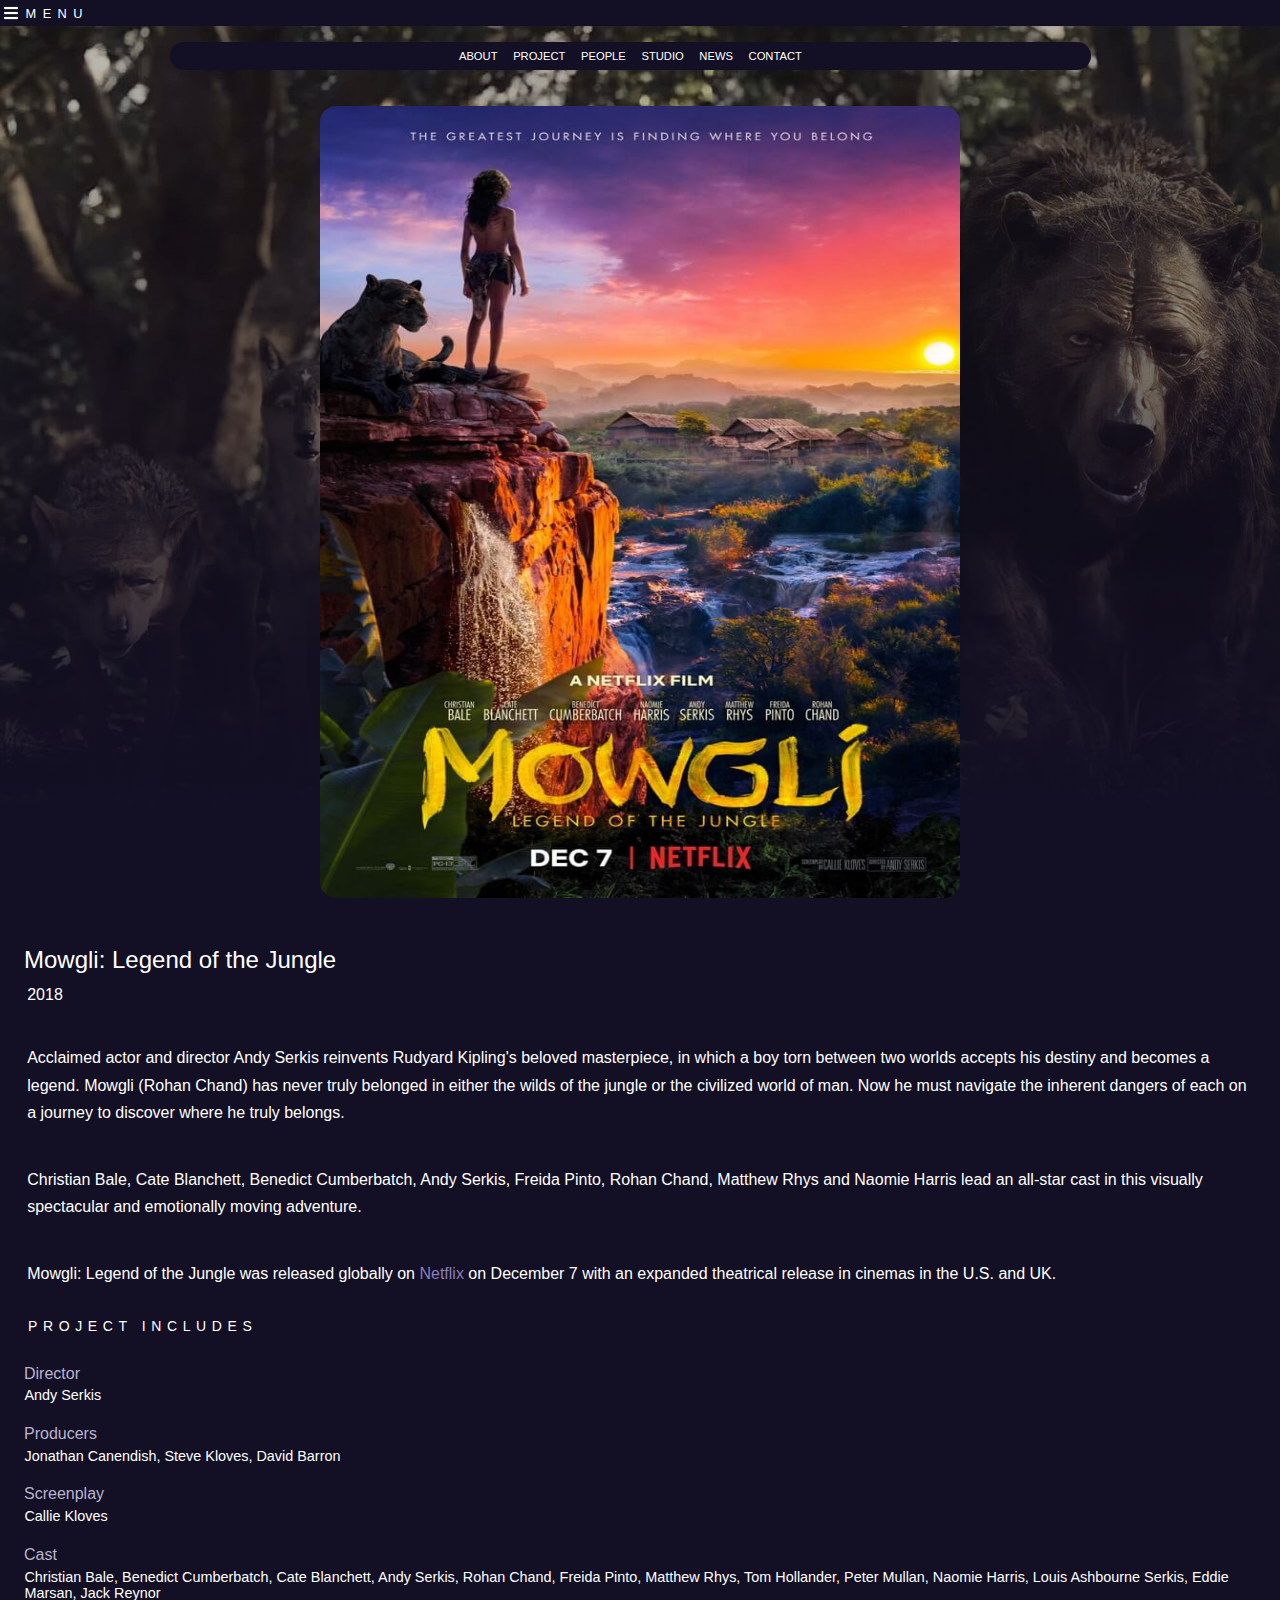
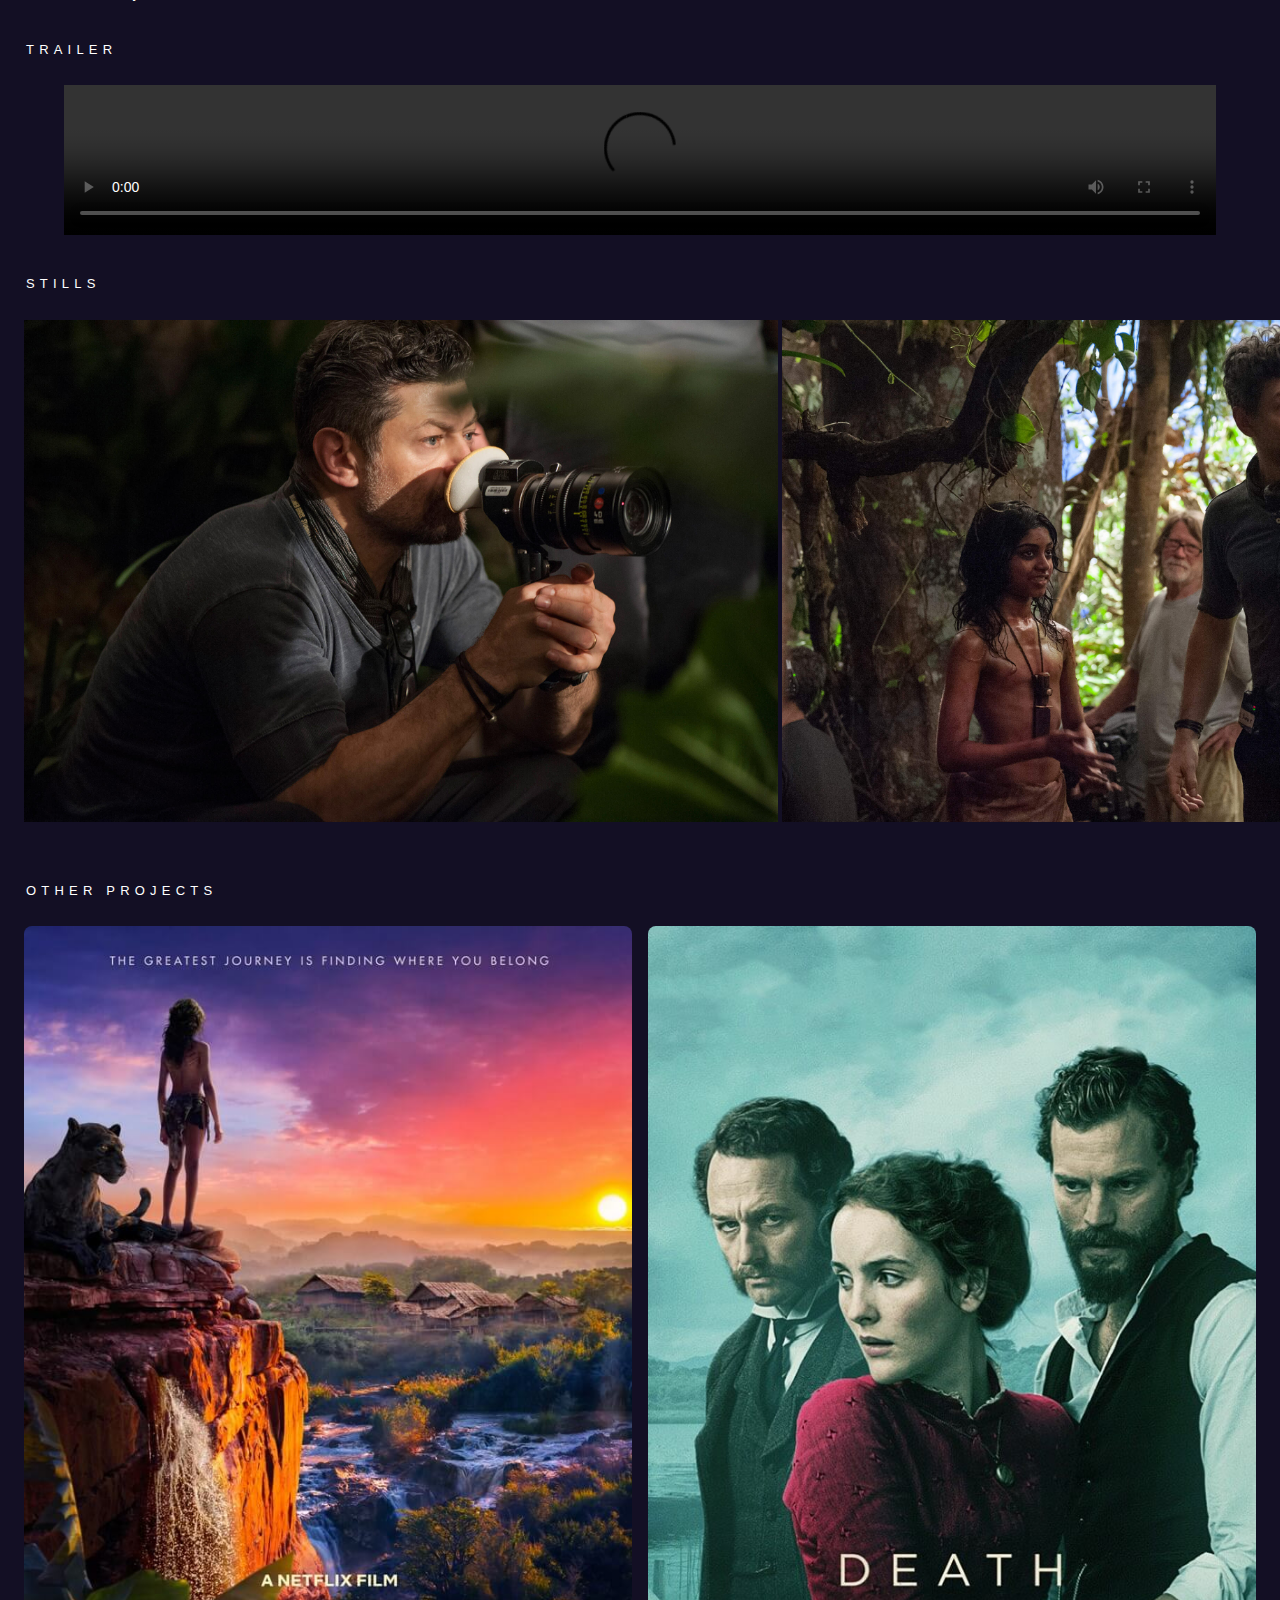
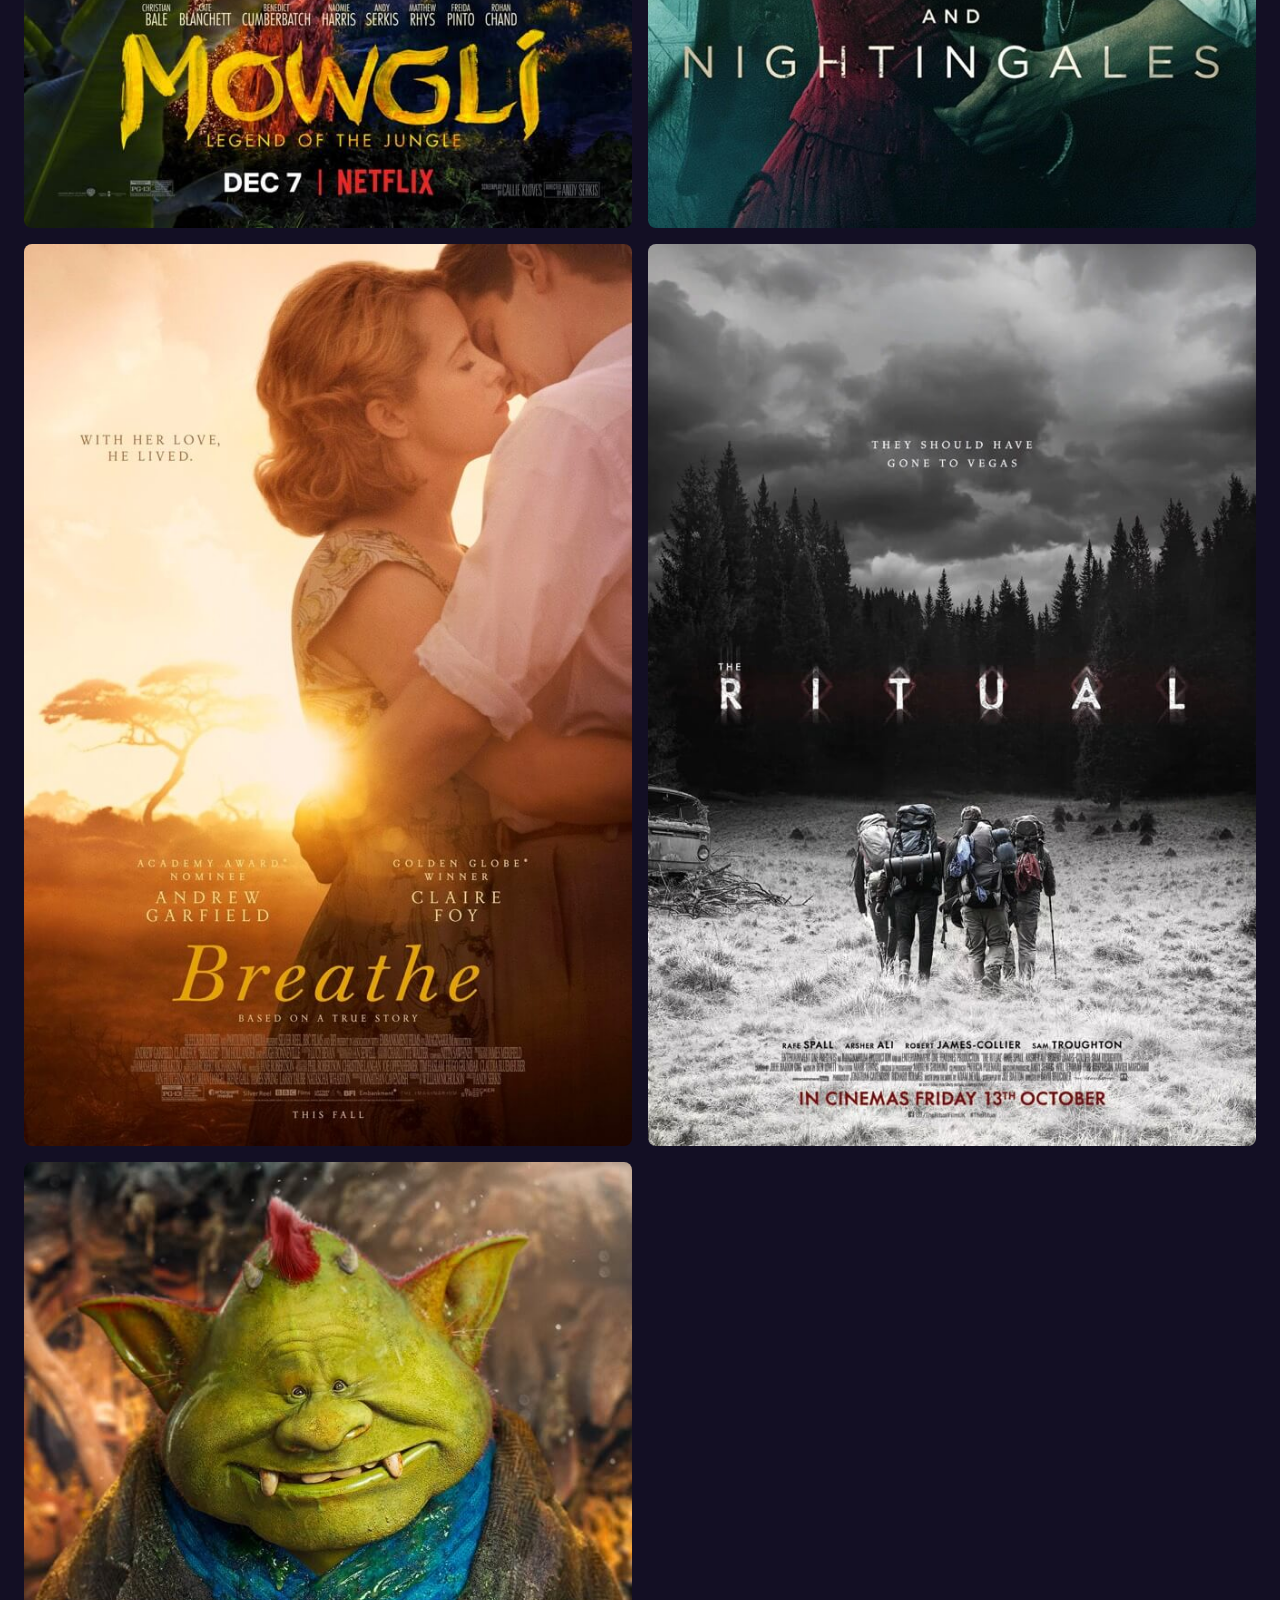
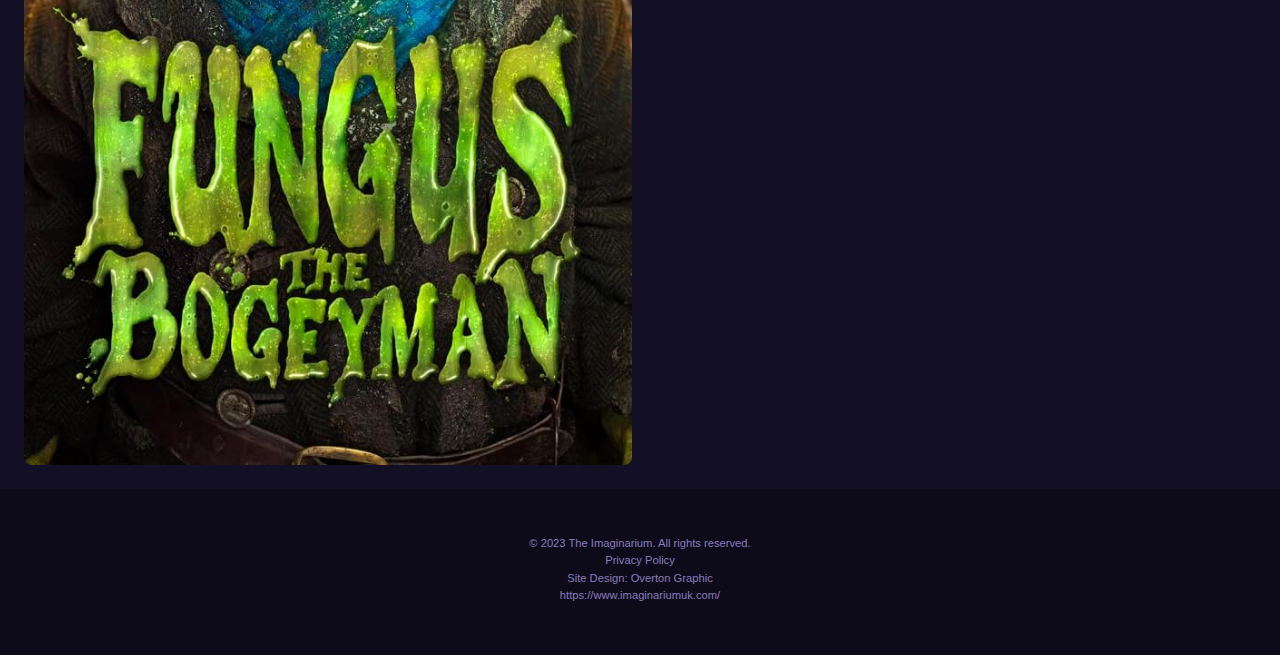
==== commit 28e1bf51: "Add files via upload" ====
--- a/mowgli.html
+++ b/mowgli.html
@@ -10,6 +10,8 @@
 
     <header>
         <nav>
+            <button><img src="images/burger.png" alt="burgermenu"></button>
+            <p>MENU</p>
             <ul>
                 <li><a href="index.html">ABOUT</a></li>
                 <li><a href="index.html">PROJECT</a></li>
--- a/style.css
+++ b/style.css
@@ -49,27 +49,69 @@
 }
 
 /* menu */
+nav{
+        padding: 0.2em;
+}
+
+nav img{
+        width: 1em;
+        margin-right: 0.4em;
+}
+
+nav button{
+        all: unset;
+}
+
+nav p{
+        letter-spacing: 0.5em;
+        font-size: 0.8em;
+        font-weight: lighter;
+        margin-top: 0.2em;
+}
+
+
 ul{ 
         list-style-type: none;
         display: flex;
         width: 100%;
         justify-content: end;
+
 }
 
 li{
-        margin: 1%;
+        margin: 0.7em;
         font-size: 0.7em;
 }
 
 ul li a{
         color: var(--text);
         text-decoration: none;
+        border-radius: 0.2em;
+
 }
 
 ul li a:hover {
         color: var(--knop);
         cursor: pointer;
         text-decoration: underline;
+}
+
+header nav {
+	background-color: var(--achtergrond);
+	display: flex;
+	position: relative;
+}
+
+header ul {
+	background-color: var(--achtergrond);
+	display: none;
+
+	position: absolute;
+	top: 100%;
+}
+
+header ul.open {
+	display: block;
 }
 
 /*footer*/
@@ -596,23 +638,16 @@
 
 
 /*responsive medium beeld*/
-@media screen and (min-width: 700px) {
-        main {
-            color:aqua;
-            font-size: larger;
-        }
-
-        section p{
-                margin-right: 50em;
-        }
-}
-    
-    /* vanaf een schermbreedte van meer dan 1300px zorg ik ervoor dat de content goed leesbaar blijft en heb daarom een padding-right en margin-left eraan toegevoegd. */
-    
-
-/*responsive groot beeld*/
-    @media screen and (min-width: 900px) {
-        main {
-           color:pink;
-        }
-    }+@media screen and (width>70em) {
+	header ul {
+		display: flex;
+		text-align: center;
+		margin-top: 1em;
+		width: 72%;
+		align-items: center;
+		margin-left: 13%;
+		border-radius: 1em;
+		padding-left: 0;
+		justify-content: center;
+	}
+}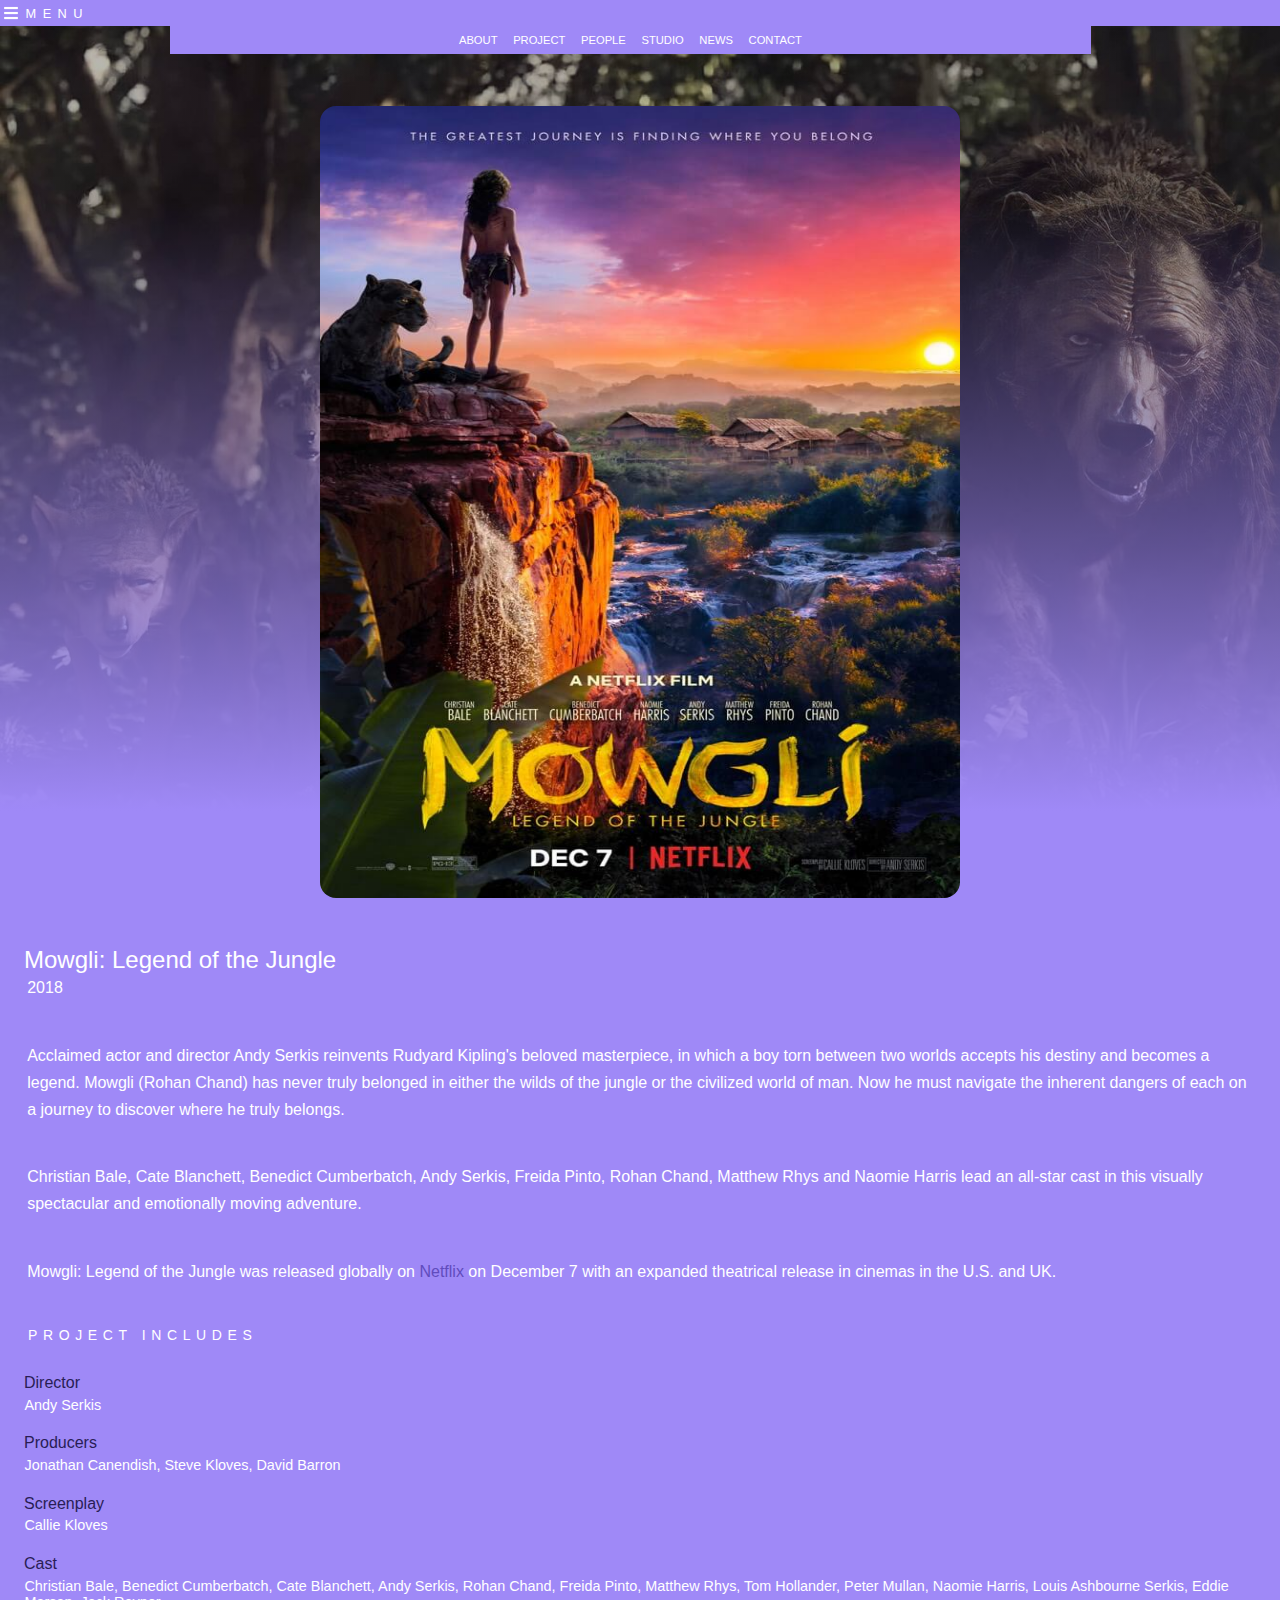
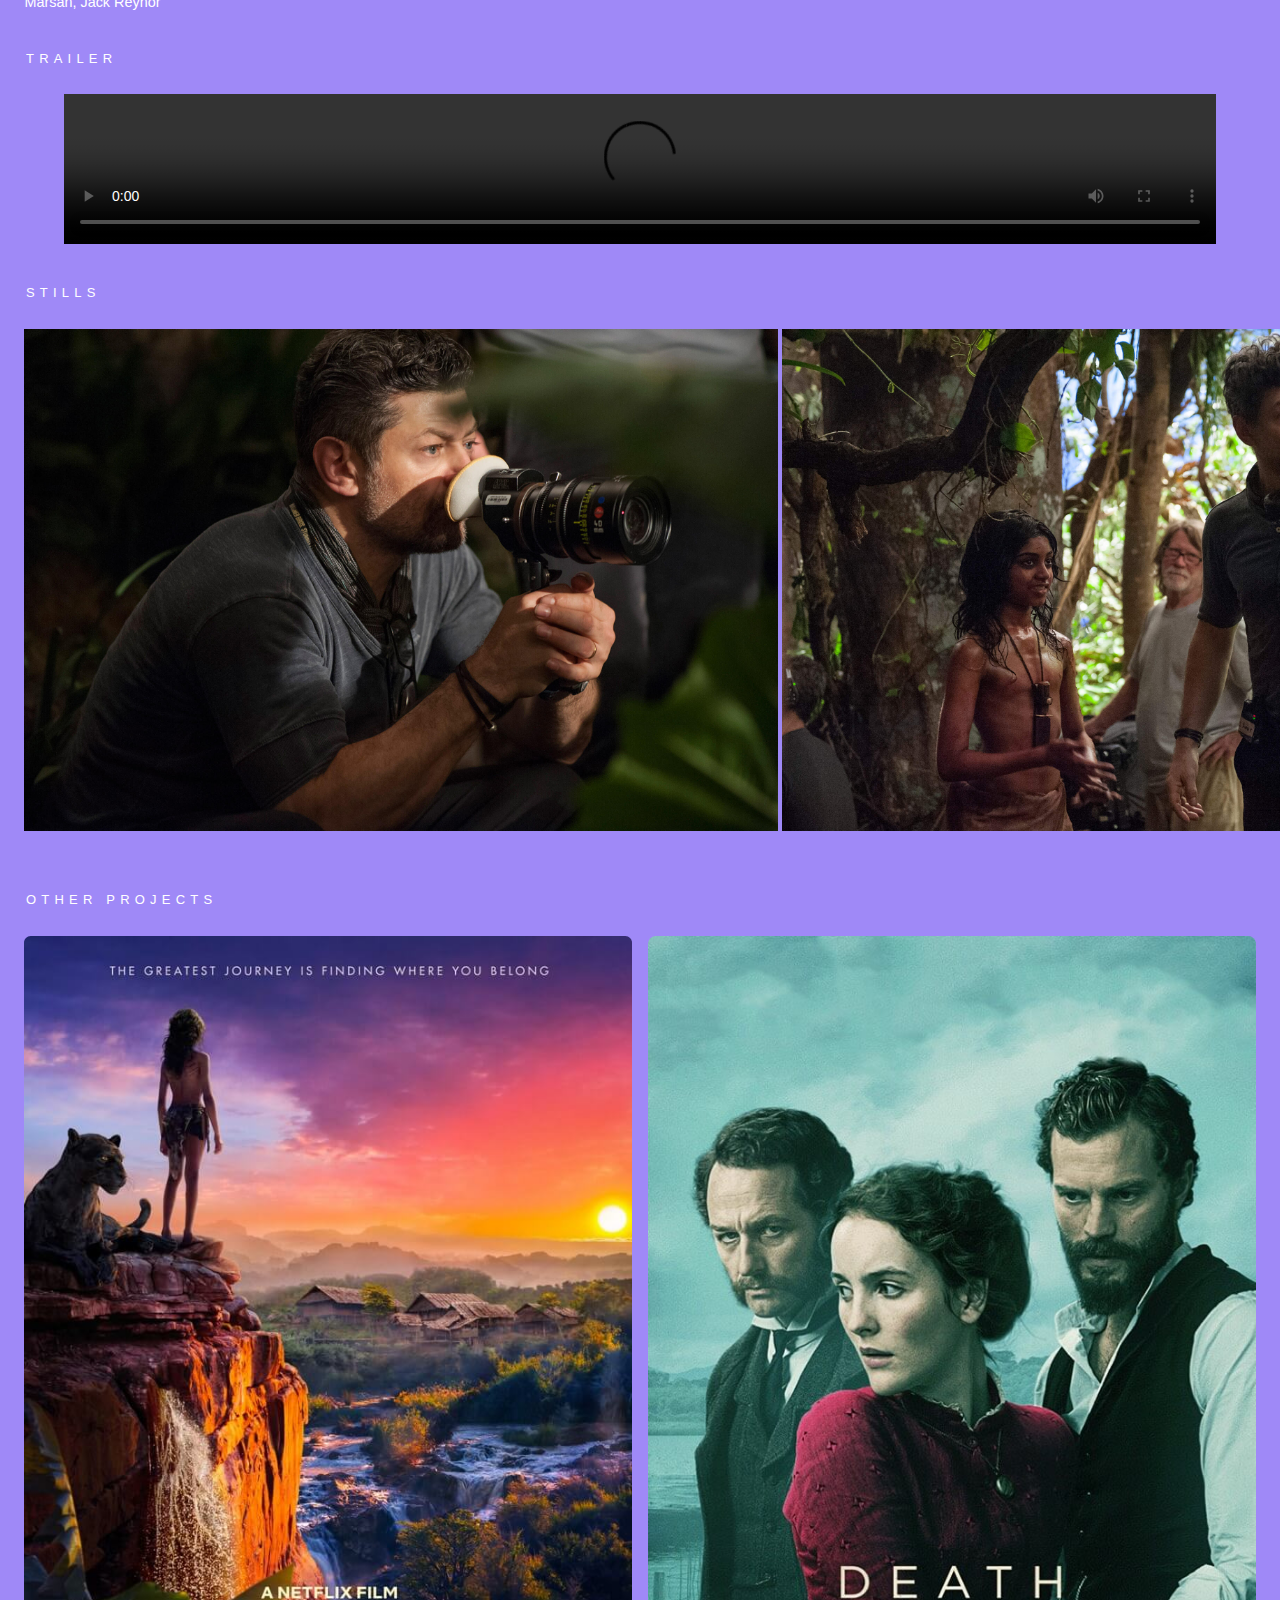
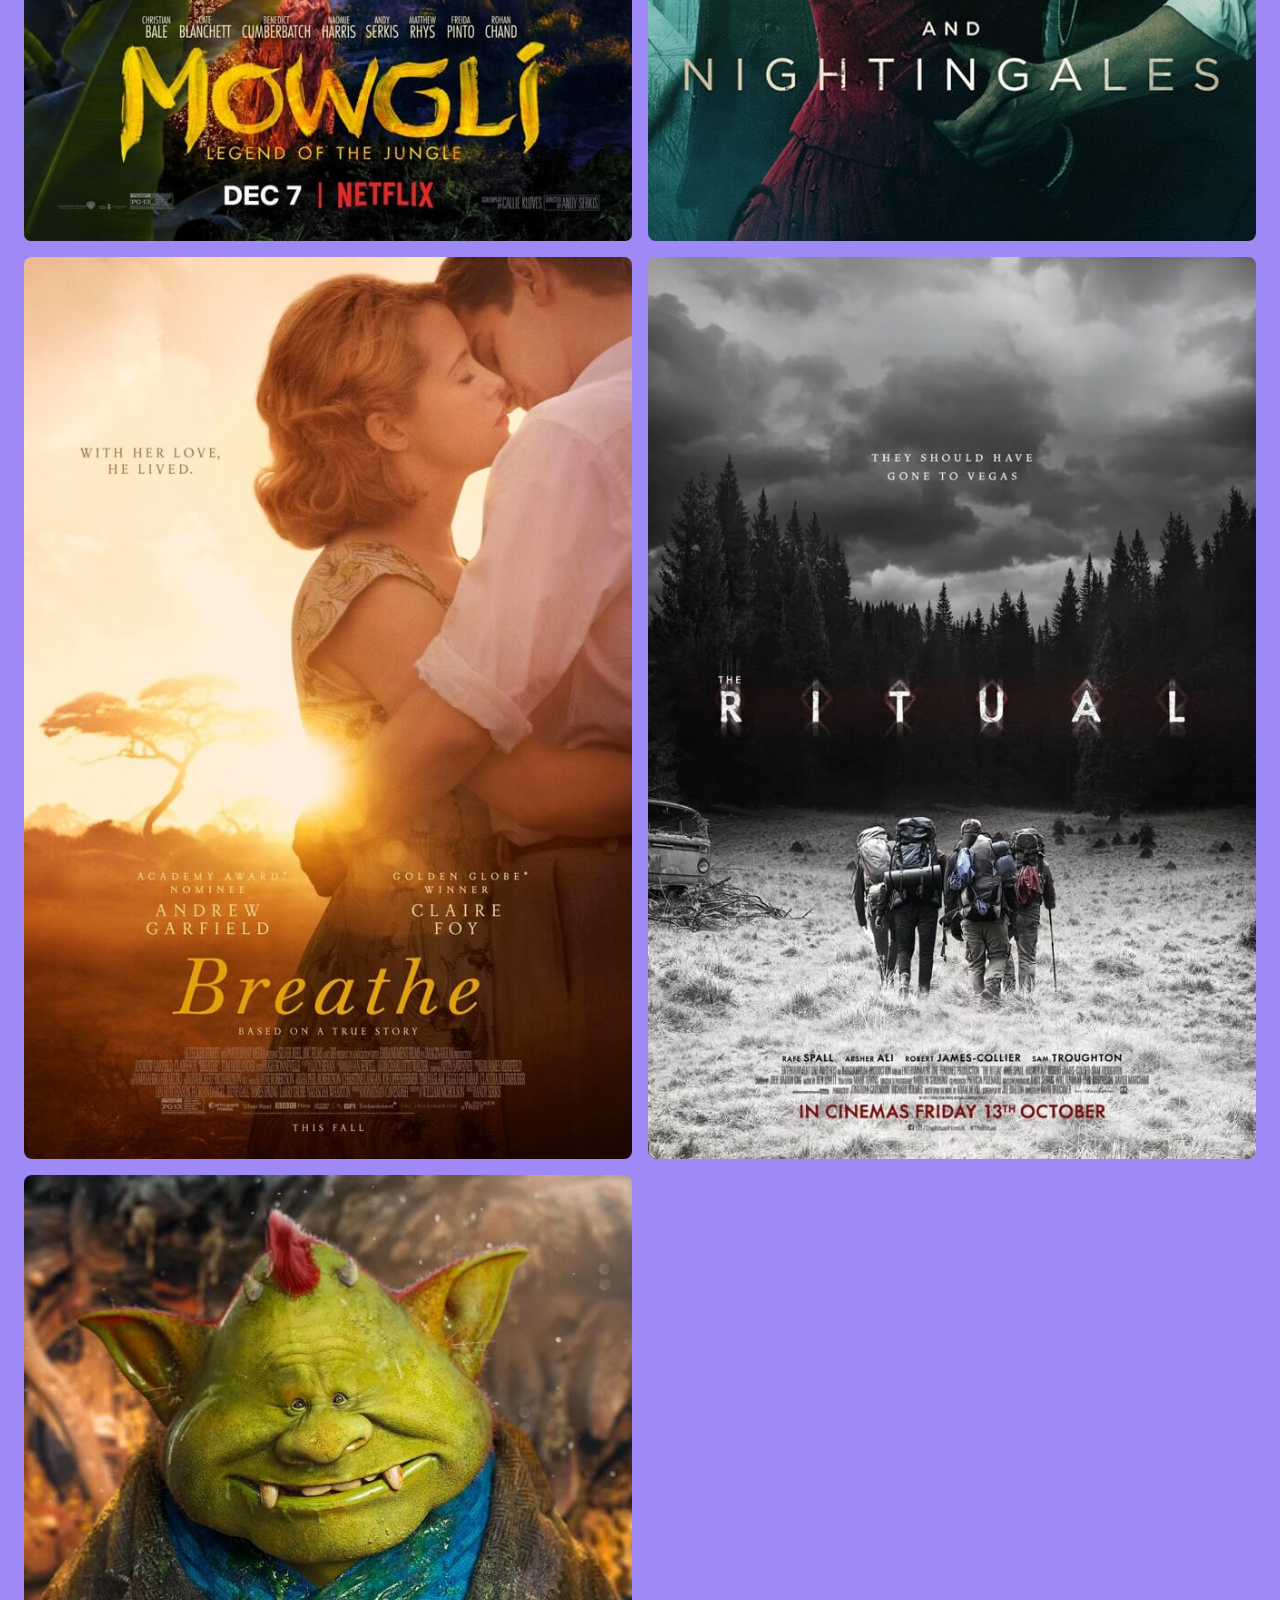
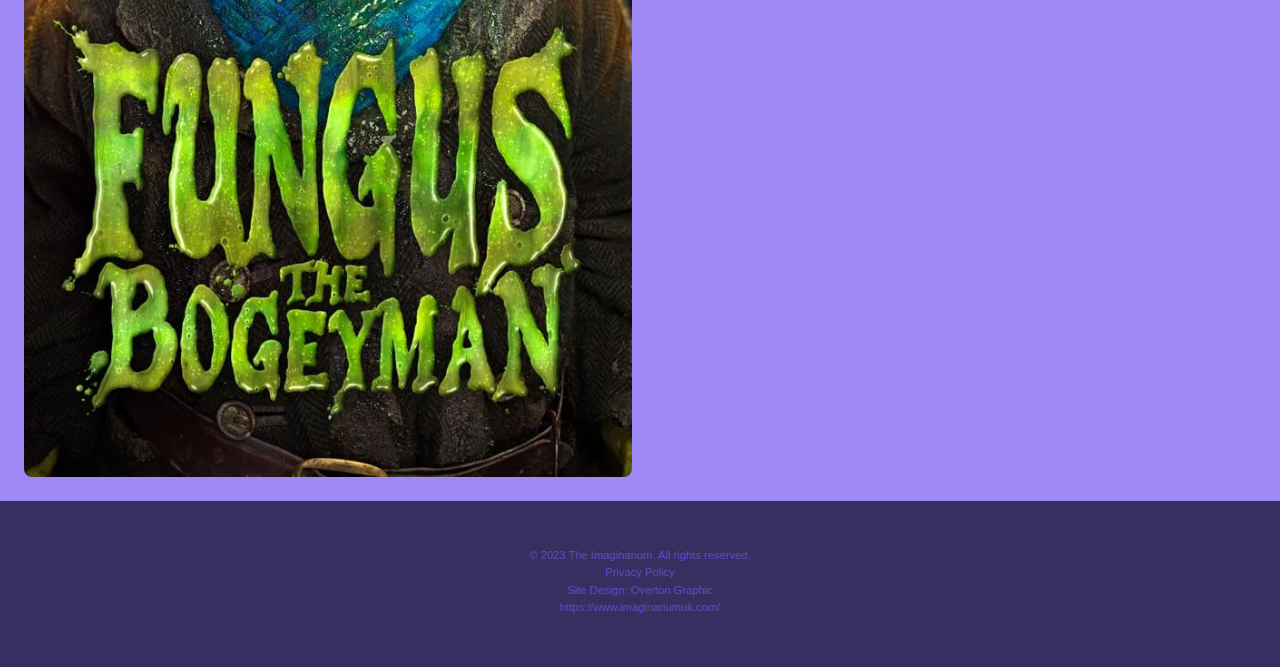
==== commit 1098402b: "Add files via upload" ====
--- a/mowgli.html
+++ b/mowgli.html
@@ -6,8 +6,8 @@
     <meta name="viewport" content="width=device-width, initial-scale=1.0">
     <link href="style.css" rel="stylesheet">
 </head>
-<body>
 
+<body id="detail">
     <header>
         <nav>
             <button><img src="images/burger.png" alt="burgermenu"></button>
@@ -23,46 +23,45 @@
         </nav>
     </header>
 
-<main>
-
-    <article>
-        <h1><img src="images/poster3.jpg" alt="mowgli poster"></h1>
-    </article>
-
-    <article>
-        <h2>Mowgli: Legend of the Jungle</h2>
-        <p>2018</p>
-        <p>Acclaimed actor and director Andy Serkis reinvents Rudyard Kipling's beloved masterpiece, in which a boy torn between two worlds accepts his destiny and becomes a legend. Mowgli (Rohan Chand) has never truly belonged in either the wilds of the jungle or the civilized world of man. Now he must navigate the inherent dangers of each on a journey to discover where he truly belongs.</p>
-        <p>Christian Bale, Cate Blanchett, Benedict Cumberbatch, Andy Serkis, Freida Pinto, Rohan Chand, Matthew Rhys and Naomie Harris lead an all-star cast in this visually spectacular and emotionally moving adventure.</p>
-        <p>Mowgli: Legend of the Jungle was released globally on <a href="https://www.netflix.com/title/80993105">Netflix</a> on December 7 with an expanded theatrical release in cinemas in the U.S. and UK.</p>
-    </article>
-
-    <article>
-        <h2>PROJECT INCLUDES</h2>
-    </article>
-
-    <article>
-        <h3>Director</h3>
-        <p>Andy Serkis</p>
-        <h3>Producers</h3>
-        <p>Jonathan Canendish, Steve Kloves, David Barron</p>
-        <h3>Screenplay</h3>
-        <p>Callie Kloves</p>
-        <h3>Cast</h3>
-        <p>Christian Bale, Benedict Cumberbatch, Cate Blanchett, Andy Serkis, Rohan Chand, Freida Pinto, Matthew Rhys, Tom Hollander, Peter Mullan, Naomie Harris, Louis Ashbourne Serkis, Eddie Marsan, Jack Reynor</p>
-    </article>
-
-    <h4>TRAILER</h4>
-    <article>
-        <video controls>
-            <source src="images/mowgliyt.mp4">
-        </video>
-        <h4>mowgli trailer</h4>
-    </article>
-
-    <h4>STILLS</h4>
+    <main>
+        <section>
+            <h1><img src="images/poster3.jpg" alt="mowgli poster"></h1>
+        </section>
 
         <article>
+            <h2>Mowgli: Legend of the Jungle</h2>
+            <p>2018</p>
+            <p>Acclaimed actor and director Andy Serkis reinvents Rudyard Kipling's beloved masterpiece, in which a boy torn between two worlds accepts his destiny and becomes a legend. Mowgli (Rohan Chand) has never truly belonged in either the wilds of the jungle or the civilized world of man. Now he must navigate the inherent dangers of each on a journey to discover where he truly belongs.</p>
+            <p>Christian Bale, Cate Blanchett, Benedict Cumberbatch, Andy Serkis, Freida Pinto, Rohan Chand, Matthew Rhys and Naomie Harris lead an all-star cast in this visually spectacular and emotionally moving adventure.</p>
+            <p>Mowgli: Legend of the Jungle was released globally on <a href="https://www.netflix.com/title/80993105">Netflix</a> on December 7 with an expanded theatrical release in cinemas in the U.S. and UK.</p>
+        </article>
+
+        <section>
+            <h2>PROJECT INCLUDES</h2>
+        </section>
+
+        <section>
+            <h3>Director</h3>
+            <p>Andy Serkis</p>
+            <h3>Producers</h3>
+            <p>Jonathan Canendish, Steve Kloves, David Barron</p>
+            <h3>Screenplay</h3>
+            <p>Callie Kloves</p>
+            <h3>Cast</h3>
+            <p>Christian Bale, Benedict Cumberbatch, Cate Blanchett, Andy Serkis, Rohan Chand, Freida Pinto, Matthew Rhys, Tom Hollander, Peter Mullan, Naomie Harris, Louis Ashbourne Serkis, Eddie Marsan, Jack Reynor</p>
+        </section>
+
+        <h4>TRAILER</h4>
+        <section>
+            <video controls>
+                <source src="images/mowgliyt.mp4">
+            </video>
+            <h4>mowgli trailer</h4>
+        </section>
+
+        <h4>STILLS</h4>
+
+        <section>
             <img src="images/film.jpg" class="slider" alt="man with camera">
             <img src="images/pic.jpg" class="slider" alt="man with mowgli">
             <img src="images/bril.jpg" class="slider" alt="man with glasses">
@@ -76,25 +75,25 @@
             <img src="images/douchen.jpg" class="slider" alt="bear showering a kid">
             <img src="images/slang.jpg" class="slider" alt="snake">
             <h4>mowgli slider</h4>
-        </article>
+        </section>
 
-    <h4>OTHER PROJECTS</h4>
-    <article>
-            <img src="images/poster3.jpg" alt="mowgli poster">
-            <img src="images/poster8.jpg" alt="woman with man">
-            <img src="images/poster6.jpg" alt="couple kissing">
-            <img src="images/poster2.jpg" alt="forest">
-            <img src="images/poster7.jpg" alt="gobla">
-            <h5>posters</h5>
-    </article>
+        <h4>OTHER PROJECTS</h4>
+        <section>
+                <h5><img src="images/poster3.jpg" alt="mowgli poster"></h5>
+                <img src="images/poster8.jpg" alt="woman with man">
+                <img src="images/poster6.jpg" alt="couple kissing">
+                <img src="images/poster2.jpg" alt="forest">
+                <img src="images/poster7.jpg" alt="gobla">
+        </section>
+    </main>
 
-</main>
     <footer>
         <p>© 2023 The Imaginarium. All rights reserved.</p>
         <p>Privacy Policy</p>
         <p>Site Design: Overton Graphic</p>
         <p>https://www.imaginariumuk.com/</p>
     </footer>
+
 <script src="script.js"></script>
 </body>
-</html>
+</html>--- a/style.css
+++ b/style.css
@@ -2,190 +2,195 @@
 /*algemeen*/
 * {
         box-sizing: border-box;
-        margin: 0;
-}
+        margin: 0;}
 
 img{
         width: 100%;
-        height: 100%;
-}
-
-p{
-        font-weight: lighter;
-}
-
-h1{
-        font-weight: lighter;
-}
-
-h2{
-        font-weight: lighter;
-}
-
-
+        height: 100%;}
+
+p, h1, h2{
+        font-weight: lighter;}
 
 /*kleuren*/
 :root{
-        --achtergrond:#130f24; /*achtergrond kleur*/
+        --achtergrond:#9f89f7; /*achtergrond kleur*/
         --text: #ffffff; /*text kleur*/
-        --knop: #897dbd; /*knop en hover kleur*/
-        --footer: #0D0B1A; /*footer kleur*/
-        --extra: #bab4d0; /*extra styling kleur*/
-}
+        --knop: #614cbd; /*knop en hover kleur*/
+        --footer: #362f60; /*footer kleur*/
+        --extra: #291d55; /*extra styling kleur*/}
 
 @media (prefers-color-scheme: dark){
         :root {
-                --text: #897dbd; /*text kleur*/
-                --knop: #352386; /*knop en hover kleur*/
-                --extra: #5640a5; /*extra styling kleur*/
-        }
-}
+                --achtergrond:#130f24; /*achtergrond kleur*/
+                --text: #ffffff; /*text kleur*/
+                --knop: #897dbd; /*knop en hover kleur*/
+                --footer: #0D0B1A; /*footer kleur*/
+                --extra: #bab4d0; /*extra styling kleur*/}}
 
 body{
         background-color:var(--achtergrond);
         color: var(--text);
         font-family: sans-serif;
-        overflow-x: hidden;
-}
+        overflow-x: hidden;}
 
 /* menu */
 nav{
-        padding: 0.2em;
-}
+        padding: 0.2em;}
 
 nav img{
         width: 1em;
-        margin-right: 0.4em;
-}
+        margin-right: 0.4em;}
 
 nav button{
-        all: unset;
-}
+        all: unset;}
 
 nav p{
         letter-spacing: 0.5em;
         font-size: 0.8em;
         font-weight: lighter;
-        margin-top: 0.2em;
-}
+        margin-top: 0.2em;}
 
 
 ul{ 
         list-style-type: none;
         display: flex;
         width: 100%;
-        justify-content: end;
-
-}
+        justify-content: end;}
 
 li{
         margin: 0.7em;
-        font-size: 0.7em;
-}
+        font-size: 0.7em;}
 
 ul li a{
         color: var(--text);
         text-decoration: none;
-        border-radius: 0.2em;
-
-}
+        border-radius: 0.2em;}
 
 ul li a:hover {
         color: var(--knop);
         cursor: pointer;
-        text-decoration: underline;
-}
+        text-decoration: underline;}
 
 header nav {
 	background-color: var(--achtergrond);
 	display: flex;
-	position: relative;
-}
+	position: relative;}
 
 header ul {
 	background-color: var(--achtergrond);
 	display: none;
-
 	position: absolute;
-	top: 100%;
-}
+	top: 100%;}
 
 header ul.open {
-	display: block;
-}
+	display: block;}
+
+/*responsive menu medium beeld*/
+@media screen and (width>70em) {
+	header ul {
+		display: flex;
+		text-align: center;
+		width: 72%;
+		align-items: center;
+		margin-left: 13%;
+		padding-left: 0;
+		justify-content: center;}}
 
 /*footer*/
 footer{
         color: var(--knop);
         text-align: center;
         background-color: var(--footer);
-        padding: 3em;
-}
+        padding: 3em;}
 
 footer p{
         margin-bottom: 0.5em;
-        font-size: 0.7em;
-}
-
+        font-size: 0.7em;}
+
+/*animaties*/
+@keyframes logo-animation{
+        0% {
+                transform: scale(0.8);
+		opacity: 0;}
+
+	100% {
+                transform: scale(1);
+		opacity: 1;}}
+
+@keyframes car-animation{
+        0%{
+                transform: translateX(0);   
+        }
+        100%{
+                transform: translateX(200px);}}
+
+
+@keyframes foto-animatie{
+        0% {
+                transform: rotate(0deg);}
+
+        30% {
+                transform: rotate(20deg);}
+
+        60% {
+                transform: rotate(0deg);}
+
+        80% {
+                transform: rotate(-20deg);}
+
+
+        100% {
+                transform: rotate(0deg);}}
+
+/************/
 /*homepagina*/
+/************/
+
 /*section1*/
-section:nth-of-type(1){
-        background-image: linear-gradient(to bottom, rgba(19, 15, 36, .6)47%,#130f24), url('images/heks.jpg');
+#home section:nth-of-type(1){
+        background-image: linear-gradient(to bottom, rgba(210, 199, 255, 0.6)47%,var(--achtergrond)), url('images/kiss.jpg');
         background-size: cover;
         background-repeat:no-repeat;
         background-attachment:scroll;
         margin-bottom: 1.9em;
         aspect-ratio: 16/9;  
         display: flex;
+        align-items: center;}
+
+#home section:nth-of-type(1) img{
         align-items: center;
-}
-
-section:nth-of-type(1) img{
-        align-items: center;
-        animation: 1.5s ease-out 0s 1 logo-animation;
-}
-
-@keyframes logo-animation{
-        0% {
-                transform: scale(0.8);
-		opacity: 0;
-	}
-
-	100% {
-                transform: scale(1);
-		opacity: 1;
-        }          
-}
+        animation: 1.5s ease-out 0s 1 logo-animation;}
 
 /*section2*/
-section:nth-of-type(2){
-        background-image: linear-gradient(rgba(19, 15, 36, .3) 20%, #130f24 90%), url('images/mannen.jpg');
+#home section:nth-of-type(2){
+        background-image: linear-gradient(rgba(19, 15, 36, .3) 20%, var(--achtergrond) 90%), url('images/mannen.jpg');
         background-size: cover;
         background-repeat:no-repeat;
         background-attachment:scroll;
         margin-bottom: 1em;
         aspect-ratio: 16/9;
         padding: 2em;
-}
-
-section:nth-of-type(2) h2{
+        position: relative;
+        transform: translateY(150px);
+        opacity: 0;
+        transition: 2s all ease;}
+
+#home section:nth-of-type(2) h2{
         margin: 0%;
         margin-bottom: 2em;
         margin-left: 1em;
         margin-top: 2em;
         letter-spacing: 0.3em;
-        font-size: 14px;
-}
-
-section:nth-of-type(2) p{
+        font-size: 14px;}
+
+#home section:nth-of-type(2) p{
         line-height: 1.5em;
         margin: 0%;
         margin-left: 1em;
         font-size: 15px;
-        margin-bottom: 1.5em;
-}
-
-section:nth-of-type(2) a{
+        margin-bottom: 1.5em;}
+
+#home section:nth-of-type(2) a{
         text-decoration: none;
         margin: 0%;
         font-size: 14px;
@@ -193,62 +198,59 @@
         margin-left: 1em;
         background-color: var(--knop);
         padding: 0.5em;
-        border-radius: 2px;
-}
-
-section:nth-of-type(2) a:hover{
+        border-radius: 2px;}
+
+#home section:nth-of-type(2) a:hover{
         color: var(--achtergrond);
         cursor: pointer;
         text-decoration: underline;
-        box-shadow: 0 12px 16px 0 rgba(0,0,0,0.24), 0 17px 50px 0 rgba(0,0,0,0.19);
-}
+        box-shadow: 0 12px 16px 0 rgba(0,0,0,0.24), 0 17px 50px 0 rgba(0,0,0,0.19);}
 
 /*section3*/
-section:nth-of-type(3){
-        background-image: linear-gradient(rgba(19, 15, 36, .3) 20%, #130f24 90%), url('images/achtergrond2.jpg');
+#home section:nth-of-type(3){
+        background-image: linear-gradient(rgba(19, 15, 36, .3) 20%, var(--achtergrond) 90%), url('images/achtergrond2.jpg');
         background-size: cover;
         background-repeat:no-repeat;
         background-attachment:scroll;
         margin-bottom: 1.5em;
         aspect-ratio: 16/9;
-}
-
-section:nth-of-type(3) img:nth-of-type(1){
+        position: relative;
+        transform: translateY(150px);
+        opacity: 0;
+        transition: 2s all ease;}
+
+#home section:nth-of-type(3) img:nth-of-type(1){
         width: 20%;
         height: 13%;
         margin: 0;
         margin-left: 3em;
         margin-right: 40em;
         margin-top: 10%;
-        margin-bottom: 1em;
-}
-
-section:nth-of-type(3) time{
+        margin-bottom: 1em;}
+
+#home section:nth-of-type(3) time{
         margin: 0%;
         margin-bottom: 1.5em;
         letter-spacing: 0.5em;
         font-size: 0.7em;
-        margin-left: 4em;
-}
-
-section:nth-of-type(3) h2{
+        margin-left: 4em;}
+
+#home section:nth-of-type(3) h2{
         margin: 0%;
         margin-left: 1.5em;
         margin-bottom: 5%;
         font-size: 30px;
-        margin-top: 0.5em;
-}
-
-section:nth-of-type(3) p:nth-of-type(1){
+        margin-top: 0.5em;}
+
+#home section:nth-of-type(3) p:nth-of-type(1){
         margin: 0%;
         margin-bottom: 8%;
         margin-left: 3em;
         font-size: 15px;
         margin-right: 2em;
-        line-height: 1.5em;
-}
-
-section:nth-of-type(3) a{
+        line-height: 1.5em;}
+
+#home section:nth-of-type(3) a{
         text-decoration: none;
         margin: 0%;
         font-size: 14px;
@@ -256,84 +258,69 @@
         margin-left: 3em;
         background-color: var(--knop);
         padding: 0.5em;
-        border-radius: 2px;
-}
-
-section:nth-of-type(3) a:hover{
+        border-radius: 2px;}
+
+#home section:nth-of-type(3) a:hover{
         color: var(--achtergrond);
         cursor: pointer;
         text-decoration: underline;
-        box-shadow: 0 12px 16px 0 rgba(0,0,0,0.24), 0 17px 50px 0 rgba(0,0,0,0.19);
-}
-
-section:nth-of-type(3) img:nth-of-type(2){
+        box-shadow: 0 12px 16px 0 rgba(0,0,0,0.24), 0 17px 50px 0 rgba(0,0,0,0.19);}
+
+#home section:nth-of-type(3) img:nth-of-type(2){
         width: 100%;
         height: 30%;
-        margin-top: 1em;
-}
-
-
-@keyframes car-animation{
-        0%{
-                transform: translateX(0);   
-        }
-        100%{
-                transform: translateX(200px);
-        }
-}
-
-section:nth-of-type(3) img:hover:nth-of-type(2){
+        margin-top: 1em;}
+
+#home section:nth-of-type(3) img:hover:nth-of-type(2){
       animation-name: car-animation;
       animation-duration: 10s;
       animation-fill-mode: forwards;
-      transition:.5s ease-in-out;
-}
+      transition:.5s ease-in-out;}
 
 /*section4*/
-section:nth-of-type(4){
-        background-image: linear-gradient(rgba(19, 15, 36, .3) 20%, #130f24 90%), url('images/achtergrond1.jpg');
+#home section:nth-of-type(4){
+        background-image: linear-gradient(rgba(19, 15, 36, .3) 20%, var(--achtergrond) 90%), url('images/achtergrond1.jpg');
         background-size: cover;
         background-repeat:no-repeat;
         background-attachment:scroll;
         margin-bottom: 0.5em;
         aspect-ratio: 16/10;
         margin-bottom: 2em;
-}
-
-section:nth-of-type(4) img{
+        position: relative;
+        transform: translateY(150px);
+        opacity: 0;
+        transition: 2s all ease;}
+
+#home section:nth-of-type(4) img{
         width: 17%;
         height: 10%;
         margin-left: 2.5em;
-        margin-top: 1em;
-}
-
-section:nth-of-type(4) p:nth-of-type(1){
+        margin-top: 1em;}
+
+#home section:nth-of-type(4) p:nth-of-type(1){
         margin: 0%;
         margin-bottom: 1.5em;
         margin-left: 3.3em;
         letter-spacing: 0.5em;
         font-size: 0.7em;
-        margin-top: 2em;
-}
-
-section:nth-of-type(4) h2{
+        margin-top: 2em;}
+
+#home section:nth-of-type(4) h2{
         margin: 0%;
         margin-left: 1.5em;
         margin-bottom: 5%;
         font-size: 25px;
-        margin-right: 2em;
-}
-
-section:nth-of-type(4) p{
+        margin-right: 2em;}
+
+#home section:nth-of-type(4) p{
         margin: 0%;
         margin-bottom: 5%;
         margin-left: 2.5em;
         font-size: 15px;
         margin-right: 3em;
-        line-height: 1.5em;
-}
-
-section:nth-of-type(4) a{
+        line-height: 1.5em;}
+
+#home section:nth-of-type(4) a{
         text-decoration: none;
         margin: 0%;
         font-size: 15px;
@@ -341,59 +328,56 @@
         background-color: var(--knop);
         padding: 0.4em;
         border-radius: 2px;
-        margin-left: 2.3em;
-}
-
-section:nth-of-type(4) a:hover{
+        margin-left: 2.3em;}
+
+#home section:nth-of-type(4) a:hover{
         color: var(--achtergrond);
         cursor: pointer;
         text-decoration: underline;
-        box-shadow: 0 12px 16px 0 rgba(0,0,0,0.24), 0 17px 50px 0 rgba(0,0,0,0.19);
-}
+        box-shadow: 0 12px 16px 0 rgba(0,0,0,0.24), 0 17px 50px 0 rgba(0,0,0,0.19);}
 
 /*section5*/
-section:nth-of-type(5){
-        background-image: linear-gradient(rgba(19, 15, 36, .3) 20%, #130f24 90%), url('images/achtergrond3.jpg');
+#home section:nth-of-type(5){
+        background-image: linear-gradient(rgba(19, 15, 36, .3) 20%, var(--achtergrond) 90%), url('images/achtergrond3.jpg');
         background-size: cover;
         background-repeat:no-repeat;
         background-attachment:scroll;
         margin-bottom: 1.5em;
         aspect-ratio: 16/9;
-}
-
-section:nth-of-type(5) img{
+        position: relative;
+        transform: translateY(150px);
+        opacity: 0;
+        transition: 2s all ease;}
+
+#home section:nth-of-type(5) img{
         width: 17%;
         height: 10%;
         margin-left: 2.5em;
         margin-top: 10%;
-        margin-bottom: 1em;
-}
-
-section:nth-of-type(5) p:nth-of-type(1){
+        margin-bottom: 1em;}
+
+#home section:nth-of-type(5) p:nth-of-type(1){
         margin: 0%;
         margin-bottom: 1.5em;
         margin-left: 3.3em;
         letter-spacing: 0.5em;
-        font-size: 0.7em;
-}
-
-section:nth-of-type(5) h2{
+        font-size: 0.7em;}
+
+#home section:nth-of-type(5) h2{
         margin: 0%;
         margin-left: 1.2em;
         margin-bottom: 5%;
-        font-size: 30px;
-}
-
-section:nth-of-type(5) p{
+        font-size: 30px;}
+
+#home section:nth-of-type(5) p{
         margin: 0%;
         margin-bottom: 8%;
         margin-left: 2.5em;
         font-size: 15px;
         margin-right: 2.5em;
-        line-height: 1.5em;
-}
-
-section:nth-of-type(5) a{
+        line-height: 1.5em;}
+
+#home section:nth-of-type(5) a{
         text-decoration: none;
         margin: 0%;
         font-size: 15px;
@@ -401,18 +385,16 @@
         margin-left: 2.5em;
         background-color: var(--knop);
         padding: 0.5em;
-        border-radius: 2px;
-}
-
-section:nth-of-type(5) a:hover{
+        border-radius: 2px;}
+
+#home section:nth-of-type(5) a:hover{
         color:var(--achtergrond);
         cursor: pointer;
         text-decoration: underline;
-        box-shadow: 0 12px 16px 0 rgba(0,0,0,0.24), 0 17px 50px 0 rgba(0,0,0,0.19);
-}
+        box-shadow: 0 12px 16px 0 rgba(0,0,0,0.24), 0 17px 50px 0 rgba(0,0,0,0.19);}
 
 /*section6*/
-section:nth-of-type(6) h3{
+#home section:nth-of-type(6) h3{
         letter-spacing: 0.3em;
         margin: 0%;
         font-size: 15px;
@@ -420,155 +402,98 @@
         font-weight: lighter;
         margin-top: 4em;
         margin-right: 5em;
-        line-height: 1.5em;
-}
+        line-height: 1.5em;}
 
 /*section7*/
 section:nth-of-type(7){
         display: grid;
         grid-template-columns: 2fr 2fr;
         gap: 1em;
-        margin: 1.5em;
-}
+        margin: 1.5em;}
 
 section:nth-of-type(7) img {
         border-radius: 0.5em;
-        transition: transform 0.3s ease;
-}
+        transition: transform 0.3s ease;}
     
 section:nth-of-type(7) img:hover {
-        transform: scale(1.1);
-}
+        transform: scale(1.1);}
+
 
 /*tweede pagina*/
-/*article1*/
-article:nth-of-type(1) h1{
-        background-image: linear-gradient(rgba(19, 15, 36, .3) 20%, #130f24 90%), url('images/beer.jpg');
+/*section1*/
+#detail section:nth-of-type(1) h1{
+        background-image: linear-gradient(rgba(19, 15, 36, .3) 20%, var(--achtergrond) 90%), url('images/beer.jpg');
         background-size: cover;
         background-repeat:no-repeat;
         background-attachment:scroll;
         margin-bottom: 1.5em;
         aspect-ratio: 16/9;
         display: flex;
-        justify-content: center;
-}
-
-
-article:nth-of-type(1) img{
+        justify-content: center;}
+
+
+#detail section:nth-of-type(1) img{
         border-radius: 0.5em;
         margin-top: 2.5em;
         width: 50%;
-        height: 110%;
-}
-
-@keyframes foto-animatie{
-        0% {
-                transform: rotate(0deg);
-        }
-
-        30% {
-                transform: rotate(20deg);
-        }
-
-        60% {
-                transform: rotate(0deg);
-        }
-
-        80% {
-                transform: rotate(-20deg);
-        }
-
-
-        100% {
-                transform: rotate(0deg);
-        }
-
-}
-
-
-article:nth-of-type(1) img:hover{
+        height: 110%;}
+
+
+#detail section:nth-of-type(1) img:hover{
         animation-name: foto-animatie;
         animation-duration: 4s;
         animation-fill-mode: forwards;
-        transition:.5s ease-in-out;
+        transition:.5s ease-in-out;}
+
+/*article1*/
+article h2{
+        margin-left: 1em;
+        margin-right: 2em;
 }
 
-/*article2*/
-article:nth-of-type(2) h2{
-        font-size: 1.5em;
-        margin-left: 1em;
-        margin-right: 5em;
-        margin-bottom: 0.5em;
-}
-
-article:nth-of-type(2) p:nth-of-type(1){
-        margin-left: 1.7em;
-        margin-bottom: 2.5em;
-}
-
-article:nth-of-type(2) p:nth-of-type(2){
+article p{
         margin-left: 1.7em;
         margin-bottom: 2.5em;
         margin-right: 2em;
         line-height: 1.7em;
-        font-size: 16px;
-}
-
-article:nth-of-type(2) p:nth-of-type(3){
-        margin-left: 1.7em;
-        margin-bottom: 2.5em;
-        margin-right: 2em;
-        line-height: 1.7em;
-        font-size: 16px;
-}
-
-article:nth-of-type(2) p:nth-of-type(4){
-        margin-left: 1.7em;
-        margin-right: 2em;
-        line-height: 1.7em;
-        font-size: 16px;
-}
-
-article:nth-of-type(2) p:nth-of-type(4) a{
+        font-size: 16px;}
+
+
+article p:nth-of-type(4) a{
         color:var(--knop);
         text-decoration: none;
-        font-weight: 530;
-}
-
-article:nth-of-type(2) p:nth-of-type(4) a:hover{
+        font-weight: 530;}
+
+article p:nth-of-type(4) a:hover{
         color:var(--text);
-        text-decoration: underline;
-}
-
-/*article3*/
-article:nth-of-type(3) h2{
+        text-decoration: underline;}
+
+/*section2*/
+#detail section:nth-of-type(2) h2{
         margin-left: 2em;
         letter-spacing: 0.4em;
         font-size: 14px;
         font-weight: lighter;
         line-height: 1.5em;
         margin-top: 2em;
-        margin-bottom: 2em;
-}
-
-/*article4*/
-article:nth-of-type(4) h3{
+        margin-bottom: 2em;}
+
+/*section3*/
+#detail section:nth-of-type(3) h3{
         margin-left: 1.5em;
         color:var(--extra);
         font-size: 1em;
         font-weight: lighter;
-        margin-bottom: 0.3em;
-}
-
-article:nth-of-type(4) p{
+        margin-bottom: 0.3em;}
+
+#detail section:nth-of-type(3) p{
         margin-left: 1.7em;
         font-size: 0.9em;
         font-weight: lighter;
         margin-bottom: 1.5em;
-        margin-right: 2em;
-}
-
-/*article 5*/
+        margin-right: 2em;}
+
+/*section 4*/
 h4{
         margin-left: 2em;
         letter-spacing: 0.4em;
@@ -576,8 +501,7 @@
         font-weight: lighter;
         line-height: 1.5em;
         margin-top: 3em;
-        margin-bottom: 2em;
-}
+        margin-bottom: 2em;}
 
 video {
         display: flex;
@@ -585,69 +509,39 @@
         margin: 0.8em;
         width: 90%;
         max-height: 30em;
-        margin-left: 5%;
-    
-}
-
-article:nth-of-type(5) h4{
-        display:none;
-}
-
-/*article6*/
-article:nth-of-type(6){ 
+        margin-left: 5%;}
+
+#detail section:nth-of-type(4) h4{
+        display:none;}
+
+/*section5*/
+#detail section:nth-of-type(5){ 
         white-space: nowrap;
         overflow-x: auto;
         margin-bottom: 2em;
-        margin-left: 1.5em;
-}
-
-article:nth-of-type(6) img{
+        margin-left: 1.5em;}
+
+#detail section:nth-of-type(5) img{
         display: inline-block;
         margin-right: 15px;
         margin: 0;
         width: 60%;
         margin-bottom: 1em;
-        height: 80%;
-}
-
-article:nth-of-type(6) h4{
-        display:none;
-}
+        height: 80%;}
+
+#detail section:nth-of-type(5) h4{
+        display:none;}
     
-/*article7*/
-article:nth-of-type(7) {
+/*section7*/
+#detail section:nth-of-type(6) {
         display: grid;
         grid-template-columns: 2fr 2fr;
         gap: 1em;
-        margin: 1.5em;
-}
+        margin: 1.5em;}
     
-article:nth-of-type(7) img {
+#detail section:nth-of-type(6) img {
         border-radius: 0.5em;
-        transition: transform 0.3s ease;
-}
+        transition: transform 0.3s ease;}
     
-article:nth-of-type(7) img:hover {
-        transform: scale(1.1);
-}
-
-h5{
-        display: none;
-}
-    
-
-
-/*responsive medium beeld*/
-@media screen and (width>70em) {
-	header ul {
-		display: flex;
-		text-align: center;
-		margin-top: 1em;
-		width: 72%;
-		align-items: center;
-		margin-left: 13%;
-		border-radius: 1em;
-		padding-left: 0;
-		justify-content: center;
-	}
-}+#detail section:nth-of-type(6) img:hover {
+        transform: scale(1.1);}
